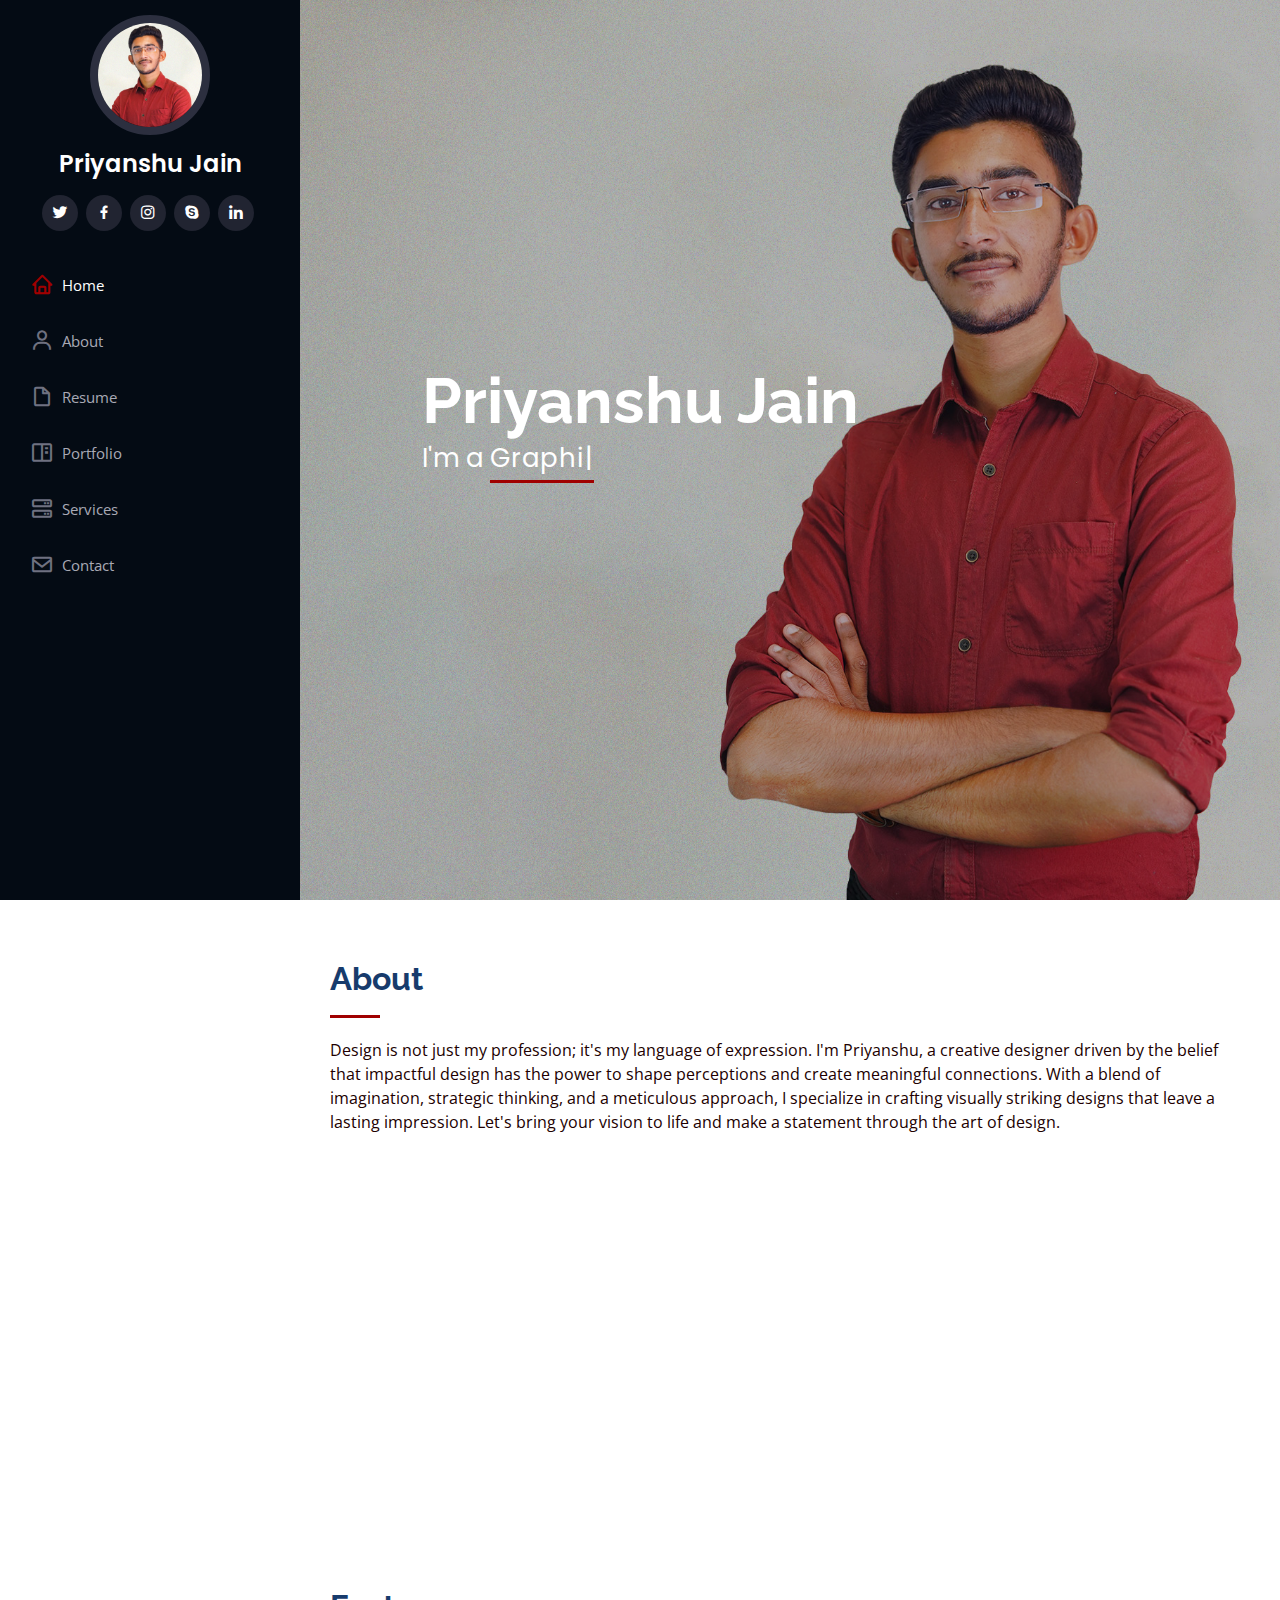
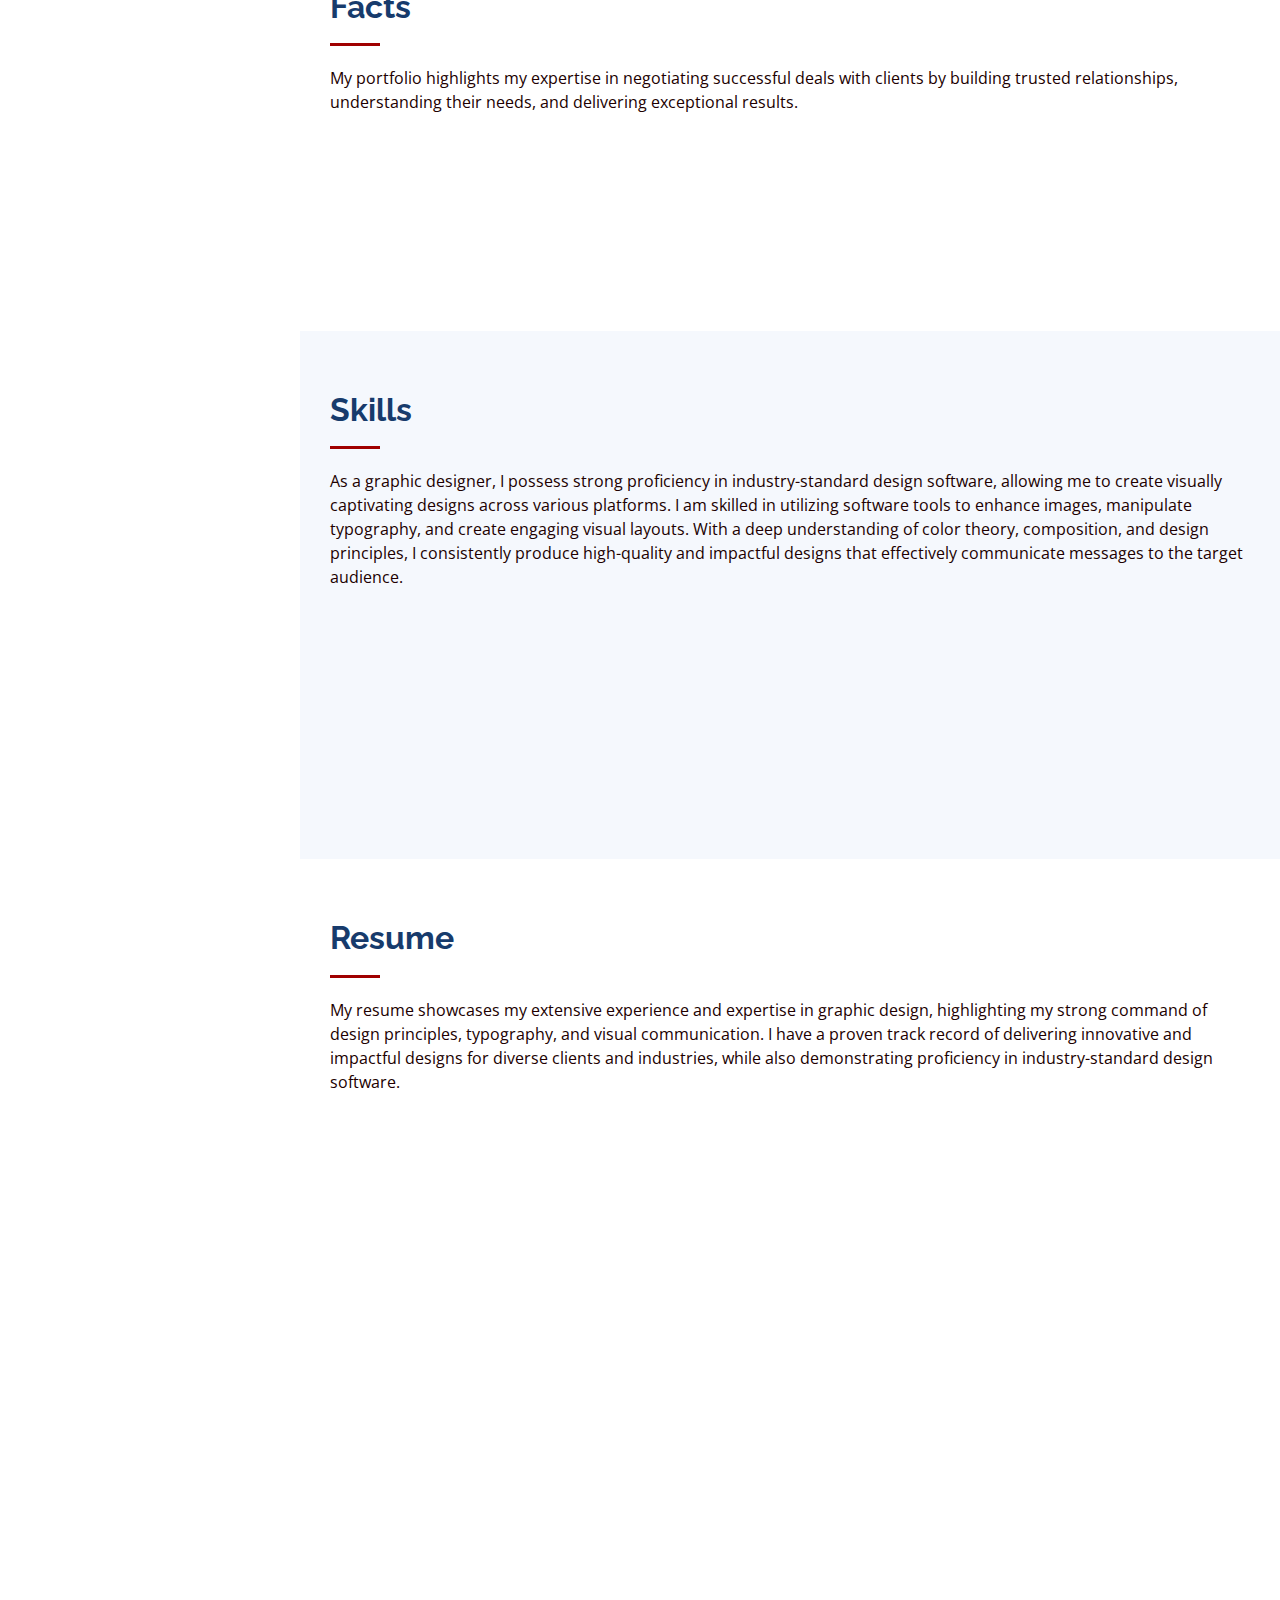
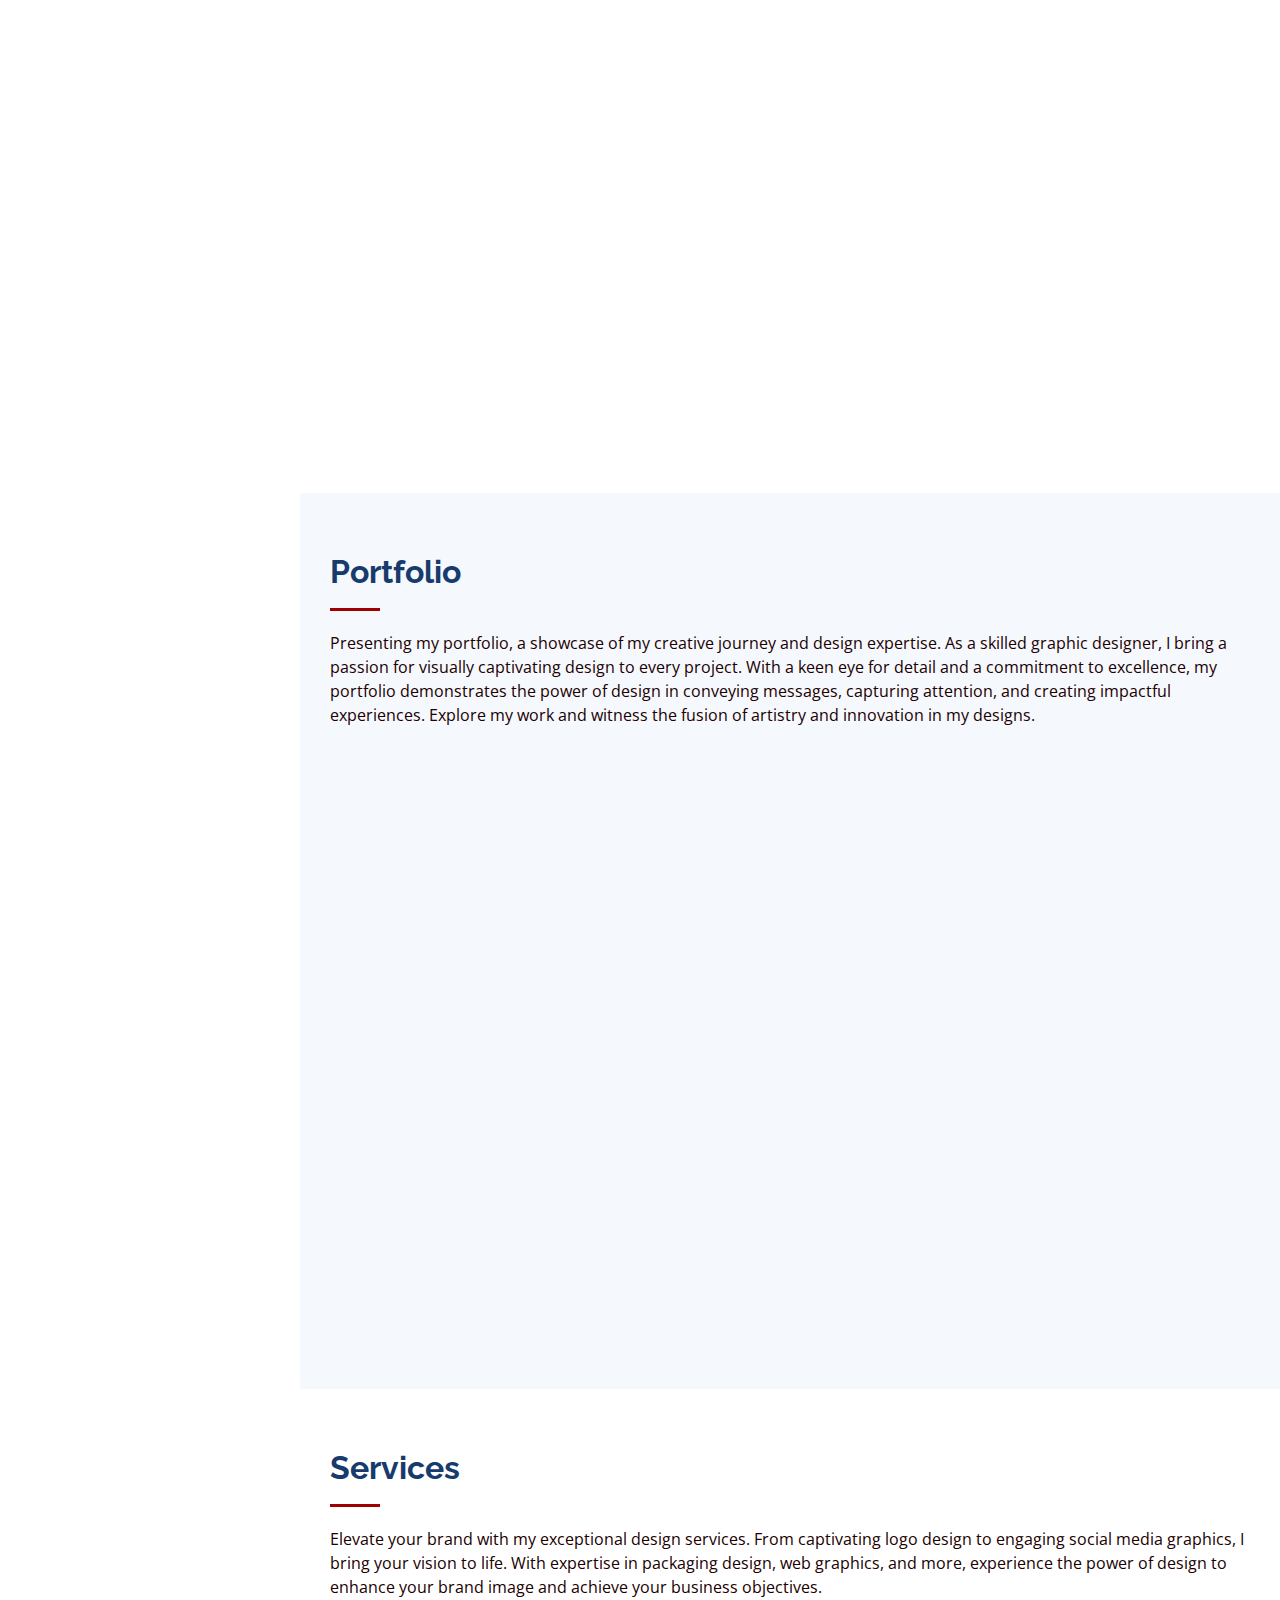
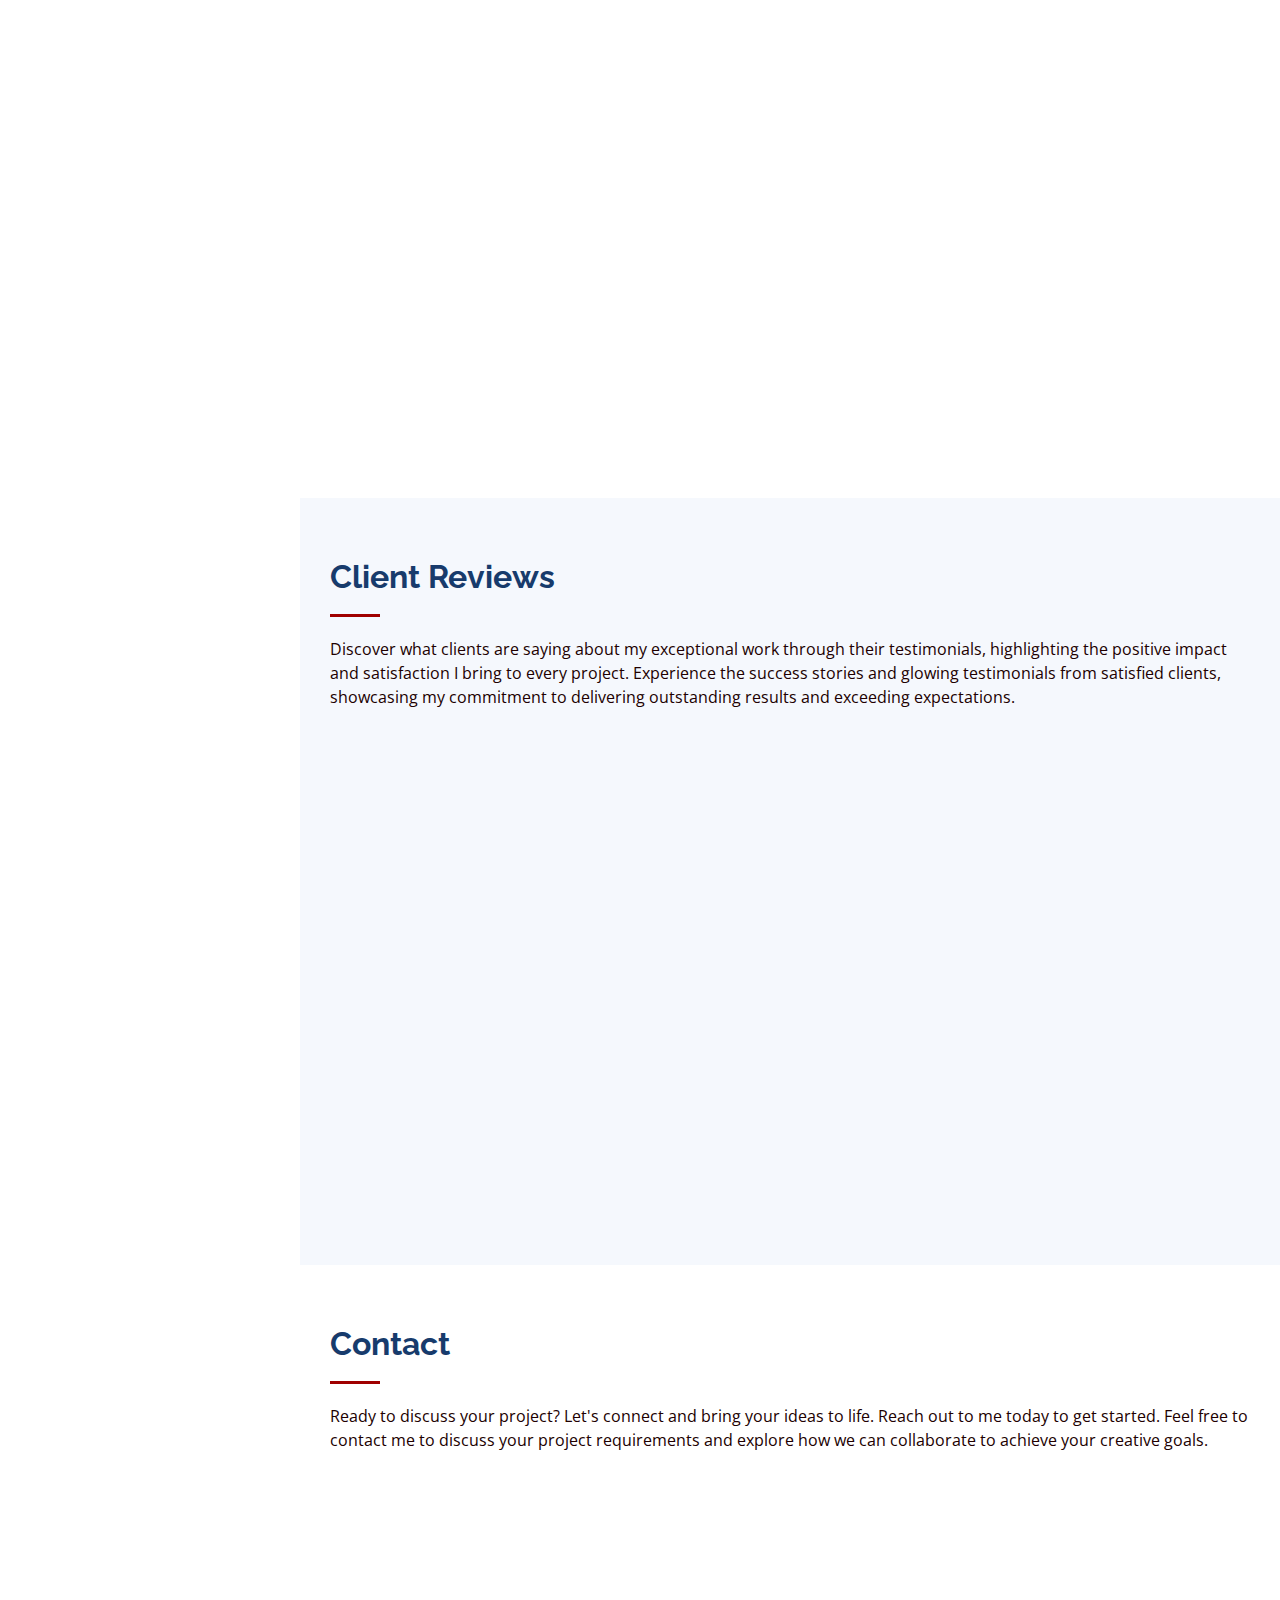
==== index.html @ 472e6840 "My Portfolio website" ====
<!DOCTYPE html>
<html lang="en">

<head>
  <meta charset="utf-8">
  <meta content="width=device-width, initial-scale=2.0" name="viewport">

  <title>Priyanshu Jain</title>
  <meta content="" name="description">
  <meta content="" name="keywords"> 

  <!-- Favicons -->
  <link href="assets/img/Arham- icon.png" rel="icon">
  <link href="assets/img/Arham- icon.png" rel="apple-touch-icon">

  <!-- Google Fonts -->
  <link href="https://fonts.googleapis.com/css?family=Open+Sans:300,300i,400,400i,600,600i,700,700i|Raleway:300,300i,400,400i,500,500i,600,600i,700,700i|Poppins:300,300i,400,400i,500,500i,600,600i,700,700i" rel="stylesheet">

  <!-- Vendor CSS Files -->
  <link href="assets/vendor/aos/aos.css" rel="stylesheet">
  <link href="assets/vendor/bootstrap/css/bootstrap.min.css" rel="stylesheet">
  <link href="assets/vendor/bootstrap-icons/bootstrap-icons.css" rel="stylesheet">
  <link href="assets/vendor/boxicons/css/boxicons.min.css" rel="stylesheet">
  <link href="assets/vendor/glightbox/css/glightbox.min.css" rel="stylesheet">
  <link href="assets/vendor/swiper/swiper-bundle.min.css" rel="stylesheet">

 
  <link href="assets/css/style.css" rel="stylesheet">


</head>

<body>

  <!-- ======= Mobile nav toggle button ======= -->
  <i class="bi bi-list mobile-nav-toggle d-xl-none"></i>

  <!-- ======= Header ======= -->
  <header id="header">
    <div class="d-flex flex-column">

      <div class="profile">
        <img src="assets/img/profile-img.jpg" alt="" class="img-fluid rounded-circle">
        <h1 class="text-light"><a href="index.html">Priyanshu Jain</a></h1>
        <div class="social-links mt-3 text-center">
          <a href="#" class="twitter"><i class="bx bxl-twitter"></i></a>
          <a href="#" class="facebook"><i class="bx bxl-facebook"></i></a>
          <a href="#" class="instagram"><i class="bx bxl-instagram"></i></a>
          <a href="#" class="google-plus"><i class="bx bxl-skype"></i></a>
          <a href="#" class="linkedin"><i class="bx bxl-linkedin"></i></a>
        </div>
      </div>

      <nav id="navbar" class="nav-menu navbar">
        <ul>
          <li><a href="#hero" class="nav-link scrollto active"><i class="bx bx-home"></i> <span>Home</span></a></li>
          <li><a href="#about" class="nav-link scrollto"><i class="bx bx-user"></i> <span>About</span></a></li>
          <li><a href="#resume" class="nav-link scrollto"><i class="bx bx-file-blank"></i> <span>Resume</span></a></li>
          <li><a href="#portfolio" class="nav-link scrollto"><i class="bx bx-book-content"></i> <span>Portfolio</span></a></li>
          <li><a href="#services" class="nav-link scrollto"><i class="bx bx-server"></i> <span>Services</span></a></li>
          <li><a href="#contact" class="nav-link scrollto"><i class="bx bx-envelope"></i> <span>Contact</span></a></li>
        </ul>
      </nav><!-- .nav-menu -->
    </div>
  </header><!-- End Header -->

  <!-- ======= Hero Section ======= -->
  <section id="hero" class="d-flex flex-column justify-content-center align-items-center">
    <div class="hero-container" data-aos="fade-in">
      <h1>Priyanshu Jain</h1>
      <p>I'm a <span class="typed" data-typed-items="Graphic Designer, Video Editor, Motion Graphic Artist, UI/UX designer"></span></p>
    </div>
  </section><!-- End Hero -->

  <main id="main">

    <!-- ======= About Section ======= -->
    <section id="about" class="about">
      <div class="container">

        <div class="section-title">
          <h2>About</h2>
          <p>Design is not just my profession; it's my language of expression. I'm Priyanshu, a creative designer driven by the belief that impactful design has the power to shape perceptions and create meaningful connections. With a blend of imagination, strategic thinking, and a meticulous approach, I specialize in crafting visually striking designs that leave a lasting impression. Let's bring your vision to life and make a statement through the art of design.</p>
        </div>

        <div class="row">
          <div class="col-lg-4" data-aos="fade-right">
            <img src="assets/img/profile-img.jpg" class="img-fluid" alt="">
          </div>
          <div class="col-lg-8 pt-4 pt-lg-0 content" data-aos="fade-left">
            <h3>Graphic Designer &amp; Motion Graphic Artist.</h3>
            <p class="fst-italic">  
              Hi, I'm Priyanshu, a creative designer with a calm and Focused Personality. I find inspiration in
              nature, photography, and Sketching, infusing my designs with joy and personal expression.
            </p>
            <div class="row">
              <div class="col-lg-6">
                <ul>
                  <li><i class="bi bi-chevron-right"></i> <strong>Birthday:</strong> <span>7 Sept 2002</span></li>
                  <li><i class="bi bi-chevron-right"></i> <strong>Instagram:</strong> <span>Designer_at_21</span></li>
                  <li><i class="bi bi-chevron-right"></i> <strong>Phone:</strong> <span>+91 78280 81276</span></li>
                  <li><i class="bi bi-chevron-right"></i> <strong>City:</strong> <span>Indore, India</span></li>
                </ul>
              </div>
              <div class="col-lg-6">
                <ul>
                  <li><i class="bi bi-chevron-right"></i> <strong>Age:</strong> <span>21</span></li>
                  <li><i class="bi bi-chevron-right"></i> <strong>Degree:</strong> <span>GVD - Arena Animation</span></li>
                  <li><i class="bi bi-chevron-right"></i> <strong>Email:</strong> <span>Priyanshujain0709@gmail.com</span></li>
                  <li><i class="bi bi-chevron-right"></i> <strong>Freelance:</strong> <span>Available</span></li>
                </ul>
              </div>
            </div>
            
          </div>
        </div>

      </div>
    </section><!-- End About Section -->

    <!-- ======= Facts Section ======= -->
    <section id="facts" class="facts">
      <div class="container">

        <div class="section-title">
          <h2>Facts</h2>
          <p>My portfolio highlights my expertise in negotiating successful deals with clients by building trusted relationships, understanding their needs, and delivering exceptional results.</p>
        </div>

        <div class="row no-gutters">

          <div class="col-lg-3 col-md-6 d-md-flex align-items-md-stretch" data-aos="fade-up">
            <div class="count-box">
              <i class="bi bi-emoji-smile"></i>
              <span data-purecounter-start="0" data-purecounter-end="153" data-purecounter-duration="1" class="purecounter"></span>
              <p><strong>Happy Clients</strong></p>
            </div>
          </div>

          <div class="col-lg-3 col-md-6 d-md-flex align-items-md-stretch" data-aos="fade-up" data-aos-delay="100">
            <div class="count-box">
              <i class="bi bi-journal-richtext"></i>
              <span data-purecounter-start="0" data-purecounter-end="110" data-purecounter-duration="1" class="purecounter"></span>
              <p><strong>Projects Done</strong></p>
            </div>
          </div>

          <div class="col-lg-3 col-md-6 d-md-flex align-items-md-stretch" data-aos="fade-up" data-aos-delay="200">
            <div class="count-box">
              <i class="bi bi-headset"></i>
              <span data-purecounter-start="0" data-purecounter-end="1035" data-purecounter-duration="1" class="purecounter"></span>
              <p><strong>Hours Of Support</strong></p>
            </div>
          </div>

          <div class="col-lg-3 col-md-6 d-md-flex align-items-md-stretch" data-aos="fade-up" data-aos-delay="300">
            <div class="count-box">
              <i class="bi bi-people"></i>
              <span data-purecounter-start="0" data-purecounter-end="4" data-purecounter-duration="1" class="purecounter"></span>
              <p><strong>Year Experience</strong></p>
            </div>
          </div>

        </div>

      </div>
    </section><!-- End Facts Section -->

    <!-- ======= Skills Section ======= -->
    <section id="skills" class="skills section-bg">
      <div class="container">

        <div class="section-title">
          <h2>Skills</h2>
          <p>As a graphic designer, I possess strong proficiency in industry-standard design software, allowing me to create visually captivating designs across various platforms. I am skilled in utilizing software tools to enhance images, manipulate typography, and create engaging visual layouts. With a deep understanding of color theory, composition, and design principles, I consistently produce high-quality and impactful designs that effectively communicate messages to the target audience.</p>
        </div>

        <div class="row skills-content">

          <div class="col-lg-6" data-aos="fade-up">

            <div class="progress">
              <span class="skill">Illustrator <i class="val">95%</i></span>
              <div class="progress-bar-wrap">
                <div class="progress-bar" role="progressbar" aria-valuenow="95" aria-valuemin="0" aria-valuemax="100"></div>
              </div>
            </div>

            <div class="progress">
              <span class="skill">Photoshop <i class="val">90%</i></span>
              <div class="progress-bar-wrap">
                <div class="progress-bar" role="progressbar" aria-valuenow="90" aria-valuemin="0" aria-valuemax="100"></div>
              </div>
            </div>

            <div class="progress">
              <span class="skill">Corel Draw <i class="val">85%</i></span>
              <div class="progress-bar-wrap">
                <div class="progress-bar" role="progressbar" aria-valuenow="85" aria-valuemin="0" aria-valuemax="100"></div>
              </div>
            </div>

          </div>

          <div class="col-lg-6" data-aos="fade-up" data-aos-delay="100">

            <div class="progress">
              <span class="skill">Premier Pro <i class="val">85%</i></span>
              <div class="progress-bar-wrap">
                <div class="progress-bar" role="progressbar" aria-valuenow="85" aria-valuemin="0" aria-valuemax="100"></div>
              </div>
            </div>

            <div class="progress">
              <span class="skill">After Effects <i class="val">90%</i></span>
              <div class="progress-bar-wrap">
                <div class="progress-bar" role="progressbar" aria-valuenow="90" aria-valuemin="0" aria-valuemax="100"></div>
              </div>
            </div>

            <div class="progress">
              <span class="skill">Figma <i class="val">90%</i></span>
              <div class="progress-bar-wrap">
                <div class="progress-bar" role="progressbar" aria-valuenow="90" aria-valuemin="0" aria-valuemax="100"></div>
              </div>
            </div>

          </div>

        </div>

      </div>
    </section><!-- End Skills Section -->

    <!-- ======= Resume Section ======= -->
    <section id="resume" class="resume">
      <div class="container">

        <div class="section-title">
          <h2>Resume</h2>
          <p>
            My resume showcases my extensive experience and expertise in graphic design, highlighting my strong command of design principles, typography, and visual communication. I have a proven track record of delivering innovative and impactful designs for diverse clients and industries, while also demonstrating proficiency in industry-standard design software.</p>
        </div>

        <div class="row">
          <div class="col-lg-6" data-aos="fade-up">
            <h3 class="resume-title">Sumary</h3>
            <div class="resume-item pb-0">
              <h4>Priyanshu Jain</h4>
              <p><em>Experienced and detail-oriented graphic designer with a strong focus on digital design and editing. Skilled in creating visually stunning and impactful marketing materials using industry-standard software.</em></p>
              <ul>
                <li>Elite Apex township, Indore - 452010</li>
                <li>+91 7828081276</li>
                <li>Priyanshujain0709@gmail.com</li>
              </ul>
            </div>

            <h3 class="resume-title">Education</h3>
            <div class="resume-item">
              <h4>Diploma in Graphic &amp; Visual Design</h4>
              <h5>2022 - 2023</h5>
              <p><em>Arena Animation, Indore</em></p>
              <p>
                I successfully completed the Graphics and Visual Design (GVD) course at Arena Animation, acquiring advanced skills in graphic design and visual communication, along with proficiency in industry-standard design software.</p>
            </div>
            <div class="resume-item">
              <h4>Bachelor of Computer Applications </h4>
              <h5>2022 - Present</h5>
              <p><em>IGNOU University, Delhi</em></p>
              <p>I am currently pursuing my Bachelor of Computer Applications (BCA) degree from IGNOU, gaining in-depth knowledge and skills in computer science and website development. This program equips me with a strong foundation in programming, database management, and web development, preparing me for a successful career in the IT industry</p>
            </div>
          </div>
          <div class="col-lg-6" data-aos="fade-up" data-aos-delay="100">
            <h3 class="resume-title">Professional Experience</h3>
            <div class="resume-item">
              <h4>Graphic Designer</h4>
              <h5>April 2020 - April 2022</h5>
              <p><em>51 Digital Media, Indore (M.P)</em></p>
              <ul>
                <li>Created engaging social media creatives for effective brand communication.</li>
                <li>Designed unique and impactful logos to establish strong visual identities. </li>
                <li>Developed visually appealing website graphics for seamless user experiences.</li>
                <li>Contributed to branding initiatives, creating cohesive visual assets for brand consistency.</li>
              </ul>
            </div>
            <div class="resume-item">
              <h4>Graphic Designer and Video Editor</h4>
              <h5>Dec 2022 - June 2023</h5>
              <p><em>MBA CHAI WALA Pvt. ltd., Indore (MP)</em></p>
              <ul>
                <li>Created engaging social media posts, reels, and packaging designs at MBA CHAI WALA.</li>
                <li>Received "Employee of the Month" award for innovative and impactful creative ideas.</li>
                <li>Designed web graphics to enhance the company's online presence.</li>
                <li>Consistently delivered visually appealing content that connected with the target audience.</li>
              </ul>
            </div>
          </div>
        </div>

      </div>
    </section><!-- End Resume Section -->

    <!-- ======= Portfolio Section ======= -->
    <section id="portfolio" class="portfolio section-bg">
      <div class="container">

        <div class="section-title">
          <h2>Portfolio</h2>
          <p>Presenting my portfolio, a showcase of my creative journey and design expertise. As a skilled graphic designer, I bring a passion for visually captivating design to every project. With a keen eye for detail and a commitment to excellence, my portfolio demonstrates the power of design in conveying messages, capturing attention, and creating impactful experiences. Explore my work and witness the fusion of artistry and innovation in my designs.</p>
        </div>

        <div class="row" data-aos="fade-up">
          <div class="col-lg-12 d-flex justify-content-center">
            <ul id="portfolio-flters">
              <li data-filter="*" class="filter-active">All</li>
              <li data-filter=".filter-app">App</li>
              <li data-filter=".filter-card">Card</li>
              <li data-filter=".filter-web">Web</li>
            </ul>
          </div>
        </div>

        <div class="row portfolio-container" data-aos="fade-up" data-aos-delay="100">

          <div class="col-lg-4 col-md-6 portfolio-item filter-app">
            <div class="portfolio-wrap">
              <img src="assets/img/portfolio/Pure-Fragnance.jpg" class="img-fluid" alt="">
              <div class="portfolio-links">
                <a href="assets/img/portfolio/Pure-Fragnance.jpg" data-gallery="portfolioGallery" class="portfolio-lightbox" title="LOGO design"><i class="bx bx-plus"></i></a>
                <a href="logo-design.html" title="More Details"><i class="bx bx-link"></i></a>
              </div>
            </div>
          </div>

          <div class="col-lg-4 col-md-6 portfolio-item filter-web">
            <div class="portfolio-wrap">
              <img src="assets/img/portfolio/vardhman.jpg" class="img-fluid" alt="">
              <div class="portfolio-links">
                <a href="assets/img/portfolio/vardhman.jpg" data-gallery="portfolioGallery" class="portfolio-lightbox" title="Branding"><i class="bx bx-plus"></i></a>
                <a href="Branding-design.html" title="More Details"><i class="bx bx-link"></i></a>
              </div>
            </div>
          </div>

          <div class="col-lg-4 col-md-6 portfolio-item filter-app">
            <div class="portfolio-wrap">
              <img src="assets/img/portfolio/Caricature-1.jpg" class="img-fluid" alt="">
              <div class="portfolio-links">
                <a href="assets/img/portfolio/Caricature-1.jpg" data-gallery="portfolioGallery" class="portfolio-lightbox" title="Caricature"><i class="bx bx-plus"></i></a>
                <a href="Caricature.html" title="More Details"><i class="bx bx-link"></i></a>
              </div>
            </div>
          </div>

          <div class="col-lg-4 col-md-6 portfolio-item filter-card">
            <div class="portfolio-wrap">
              <img src="assets\img\portfolio\Video Projects\Video-Thumbnail.jpg" class="img-fluid" alt="">
              <div class="portfolio-links">
                <a href="assets\img\portfolio\Video Projects\Video-Thumbnail.jpg" data-gallery="portfolioGallery" class="portfolio-lightbox" title="Card 2"><i class="bx bx-plus"></i></a>
                <a href="https://drive.google.com/drive/u/0/folders/10BYpG1TodOy8Ib2tI9iLBs0bIKop1XAa" title="More Details"><i class="bx bx-link"></i></a>
              </div>
            </div>
          </div>

          <div class="col-lg-4 col-md-6 portfolio-item filter-web">
            <div class="portfolio-wrap">
              <img src="assets/img/portfolio/NFC cards/Cover.jpg" class="img-fluid" alt="">
              <div class="portfolio-links">
                <a href="assets/img/portfolio/NFC cards/Cover.jpg" data-gallery="portfolioGallery" class="portfolio-lightbox" title="Web 2"><i class="bx bx-plus"></i></a>
                <a href="NFC-card.html" title="More Details"><i class="bx bx-link"></i></a>
              </div>
            </div>
          </div>

        </div>

      </div>
    </section><!-- End Portfolio Section -->

    <!-- ======= Services Section ======= -->
    <section id="services" class="services">
      <div class="container">

        <div class="section-title">
          <h2>Services</h2>
          <p>
            Elevate your brand with my exceptional design services. From captivating logo design to engaging social media graphics, I bring your vision to life. With expertise in packaging design, web graphics, and more, experience the power of design to enhance your brand image and achieve your business objectives.</p>
        </div>

        <div class="row">
          <div class="col-lg-4 col-md-6 icon-box" data-aos="fade-up">
            <div class="icon"><i class="bi bi-briefcase"></i></div>
            <h4 class="title"><a href="">LOGO Design</a></h4>
            <p class="description">Transform your brand identity with impactful and visually captivating logo designs.</p>
          </div>
          <div class="col-lg-4 col-md-6 icon-box" data-aos="fade-up" data-aos-delay="100">
            <div class="icon"><i class="bi bi-card-checklist"></i></div>
            <h4 class="title"><a href="">Branding</a></h4>
            <p class="description">Craft a remarkable brand identity that captures attention and leaves a lasting impression.</p>
          </div>
          <div class="col-lg-4 col-md-6 icon-box" data-aos="fade-up" data-aos-delay="200">
            <div class="icon"><i class="bi bi-bar-chart"></i></div>
            <h4 class="title"><a href="">Social Media creatives</a></h4>
            <p class="description">Capture attention and engage your audience with visually captivating social media creatives that make a lasting impact.</p>
          </div>
          <div class="col-lg-4 col-md-6 icon-box" data-aos="fade-up" data-aos-delay="300">
            <div class="icon"><i class="bi bi-binoculars"></i></div>
            <h4 class="title"><a href="">Packaging Design</a></h4>
            <p class="description">Capture attention and communicate product value through eye-catching packaging designs that resonate with your target audience.</p>
          </div>
          <div class="col-lg-4 col-md-6 icon-box" data-aos="fade-up" data-aos-delay="400">
            <div class="icon"><i class="bi bi-brightness-high"></i></div>
            <h4 class="title"><a href="">Video Editing & Motion Graphics</a></h4>
            <p class="description">Transform your videos into captivating visual stories with expert video editing and mesmerizing motion graphics.</p>
          </div>
          <div class="col-lg-4 col-md-6 icon-box" data-aos="fade-up" data-aos-delay="500">
            <div class="icon"><i class="bi bi-calendar4-week"></i></div>
            <h4 class="title"><a href="">UI/UX design</a></h4>
            <p class="description">Enhance user experiences and drive engagement with intuitive and visually appealing UI/UX designs that leave a lasting impression.</p>
          </div>
        </div>

      </div>
    </section><!-- End Services Section -->

    <!-- ======= Testimonials Section ======= -->
    <section id="testimonials" class="testimonials section-bg">
      <div class="container">

        <div class="section-title">
          <h2>Client Reviews</h2>
          <p>Discover what clients are saying about my exceptional work through their testimonials, highlighting the positive impact and satisfaction I bring to every project.
            Experience the success stories and glowing testimonials from satisfied clients, showcasing my commitment to delivering outstanding results and exceeding expectations.</p>
        </div>

        <div class="testimonials-slider swiper" data-aos="fade-up" data-aos-delay="100">
          <div class="swiper-wrapper">

            <div class="swiper-slide">
              <div class="testimonial-item" data-aos="fade-up">
                <p>
                  <i class="bx bxs-quote-alt-left quote-icon-left"></i>
                  Working with Priyanshu has been a delight. His visually stunning designs and attention to detail truly impressed me as the CEO. I highly recommend him as a passionate graphic designer.
                  <i class="bx bxs-quote-alt-right quote-icon-right"></i>
                </p>
                <img src="assets/img/testimonials/testimonials-1.jpg" class="testimonial-img" alt="">
                <h3>Shreya Billore</h3>
                <h4>Ceo</h4>
              </div>
            </div><!-- End testimonial item -->

            <div class="swiper-slide">
              <div class="testimonial-item" data-aos="fade-up" data-aos-delay="100">
                <p>
                  <i class="bx bxs-quote-alt-left quote-icon-left"></i>
                  Priyanshu from 51digitalmedia is simply outstanding. His ability to bring ideas to life through captivating designs is unmatched. Highly recommend for top-tier graphic design services. 
                  <i class="bx bxs-quote-alt-right quote-icon-right"></i>
                </p>
                <img src="assets/img/testimonials/testimonials-2.jpg" class="testimonial-img" alt="">
                <h3>Nitesh Patel</h3>
                <h4>Founder</h4>
              </div>
            </div><!-- End testimonial item -->

            <div class="swiper-slide">
              <div class="testimonial-item" data-aos="fade-up" data-aos-delay="200">
                <p>
                  <i class="bx bxs-quote-alt-left quote-icon-left"></i>
                  Excellent Graphic Designer!
                  He is a creative genius who brings visions to life. His attention to detail, timely delivery, and exceptional designs make him a top choice for any project. Highly recommended!
                  <i class="bx bxs-quote-alt-right quote-icon-right"></i>
                </p>
                <img src="assets/img/testimonials/testimonials-3.jpg" class="testimonial-img" alt="">
                <h3>Aman Rawat</h3>
                <h4>Social Media Manager</h4>
              </div>
            </div><!-- End testimonial item -->

            <div class="swiper-slide">
              <div class="testimonial-item" data-aos="fade-up" data-aos-delay="300">
                <p>
                  <i class="bx bxs-quote-alt-left quote-icon-left"></i>
                  Priyanshu is a delight to work with! His unmatched skills in graphics and video editing, attention to detail, and stunning results make him the top choice for all your design needs.
                  <i class="bx bxs-quote-alt-right quote-icon-right"></i>
                </p>
                <img src="assets/img/testimonials/testimonials-4.jpg" class="testimonial-img" alt="">
                <h3>Arvind Swami</h3>
                <h4>Freelance Client</h4>
              </div>
            </div><!-- End testimonial item -->

            <div class="swiper-slide">
              <div class="testimonial-item" data-aos="fade-up" data-aos-delay="400">
                <p>
                  <i class="bx bxs-quote-alt-left quote-icon-left"></i>
                  Quis quorum aliqua sint quem legam fore sunt eram irure aliqua veniam tempor noster veniam enim culpa labore duis sunt culpa nulla illum cillum fugiat legam esse veniam culpa fore nisi cillum quid.
                  <i class="bx bxs-quote-alt-right quote-icon-right"></i>
                </p>
                <img src="assets/img/testimonials/testimonials-5.jpg" class="testimonial-img" alt="">
                <h3>Biplab Basu</h3>
                <h4>Business Owner</h4>
              </div>
            </div><!-- End testimonial item -->

          </div>
          <div class="swiper-pagination"></div>
        </div>

      </div>
    </section><!-- End Testimonials Section -->

    <!-- ======= Contact Section ======= -->
    <section id="contact" class="contact">
      <div class="container">

        <div class="section-title">
          <h2>Contact</h2>
          <p>Ready to discuss your project? Let's connect and bring your ideas to life. Reach out to me today to get started.
            Feel free to contact me to discuss your project requirements and explore how we can collaborate to achieve your creative goals.</p>
        </div>

        <div class="row" data-aos="fade-in">

          <div class="col-lg-5 d-flex align-items-stretch">
            <div class="info">
              <div class="address">
                <i class="bi bi-geo-alt"></i>
                <h4>Location:</h4>
                <p>Elite Apex Township, Indore - 452010</p>
              </div>

              <div class="email">
                <i class="bi bi-envelope"></i>
                <h4>Email:</h4>
                <p>Priyanshujain0709@gmail.com</p>
              </div>

              <div class="phone">
                <i class="bi bi-phone"></i>
                <h4>Call:</h4>
                <p>+91 7828081276</p>
              </div>

              <iframe src="https://www.google.com/maps/embed?pb=!1m18!1m12!1m3!1d3679.0820534332297!2d75.90907777498245!3d22.76233597935698!2m3!1f0!2f0!3f0!3m2!1i1024!2i768!4f13.1!3m3!1m2!1s0x39631d4555a79459%3A0xac6ecb1ea934aed3!2sElite%20Apex%20Township!5e0!3m2!1sen!2sin!4v1686323316974!5m2!1sen!2sin" width="410" height="290" style="border:0;" allowfullscreen="" loading="lazy" referrerpolicy="no-referrer-when-downgrade"></iframe>
            </div>

          </div>

          <div class="col-lg-7 mt-5 mt-lg-0 d-flex align-items-stretch">
            <form action="forms/contact.php" method="post" role="form" class="php-email-form">
              <div class="row">
                <div class="form-group col-md-6">
                  <label for="name">Your Name</label>
                  <input type="text" name="name" class="form-control" id="name" required>
                </div>
                <div class="form-group col-md-6">
                  <label for="name">Your Email</label>
                  <input type="email" class="form-control" name="email" id="email" required>
                </div>
              </div>
              <div class="form-group">
                <label for="name">Subject</label>
                <input type="text" class="form-control" name="subject" id="subject" required>
              </div>
              <div class="form-group">
                <label for="name">Message</label>
                <textarea class="form-control" name="message" rows="10" required></textarea>
              </div>
              <div class="my-3">
                <div class="loading">Loading</div>
                <div class="error-message"></div>
                <div class="sent-message">Your message has been sent. Thank you!</div>
              </div>
              <div class="text-center"><button type="submit">Send Message</button></div>
            </form>
          </div>

        </div>

      </div>
    </section><!-- End Contact Section -->

  </main><!-- End #main -->

  <!-- ======= Footer ======= -->


  <a href="#" class="back-to-top d-flex align-items-center justify-content-center"><i class="bi bi-arrow-up-short"></i></a>

  <!-- Vendor JS Files -->
  <script src="assets/vendor/purecounter/purecounter_vanilla.js"></script>
  <script src="assets/vendor/aos/aos.js"></script>
  <script src="assets/vendor/bootstrap/js/bootstrap.bundle.min.js"></script>
  <script src="assets/vendor/glightbox/js/glightbox.min.js"></script>
  <script src="assets/vendor/isotope-layout/isotope.pkgd.min.js"></script>
  <script src="assets/vendor/swiper/swiper-bundle.min.js"></script>
  <script src="assets/vendor/typed.js/typed.umd.js"></script>
  <script src="assets/vendor/waypoints/noframework.waypoints.js"></script>
  <script src="assets/vendor/php-email-form/validate.js"></script>

  <!-- Template Main JS File -->
  <script src="assets/js/main.js"></script>

</body>

</html>
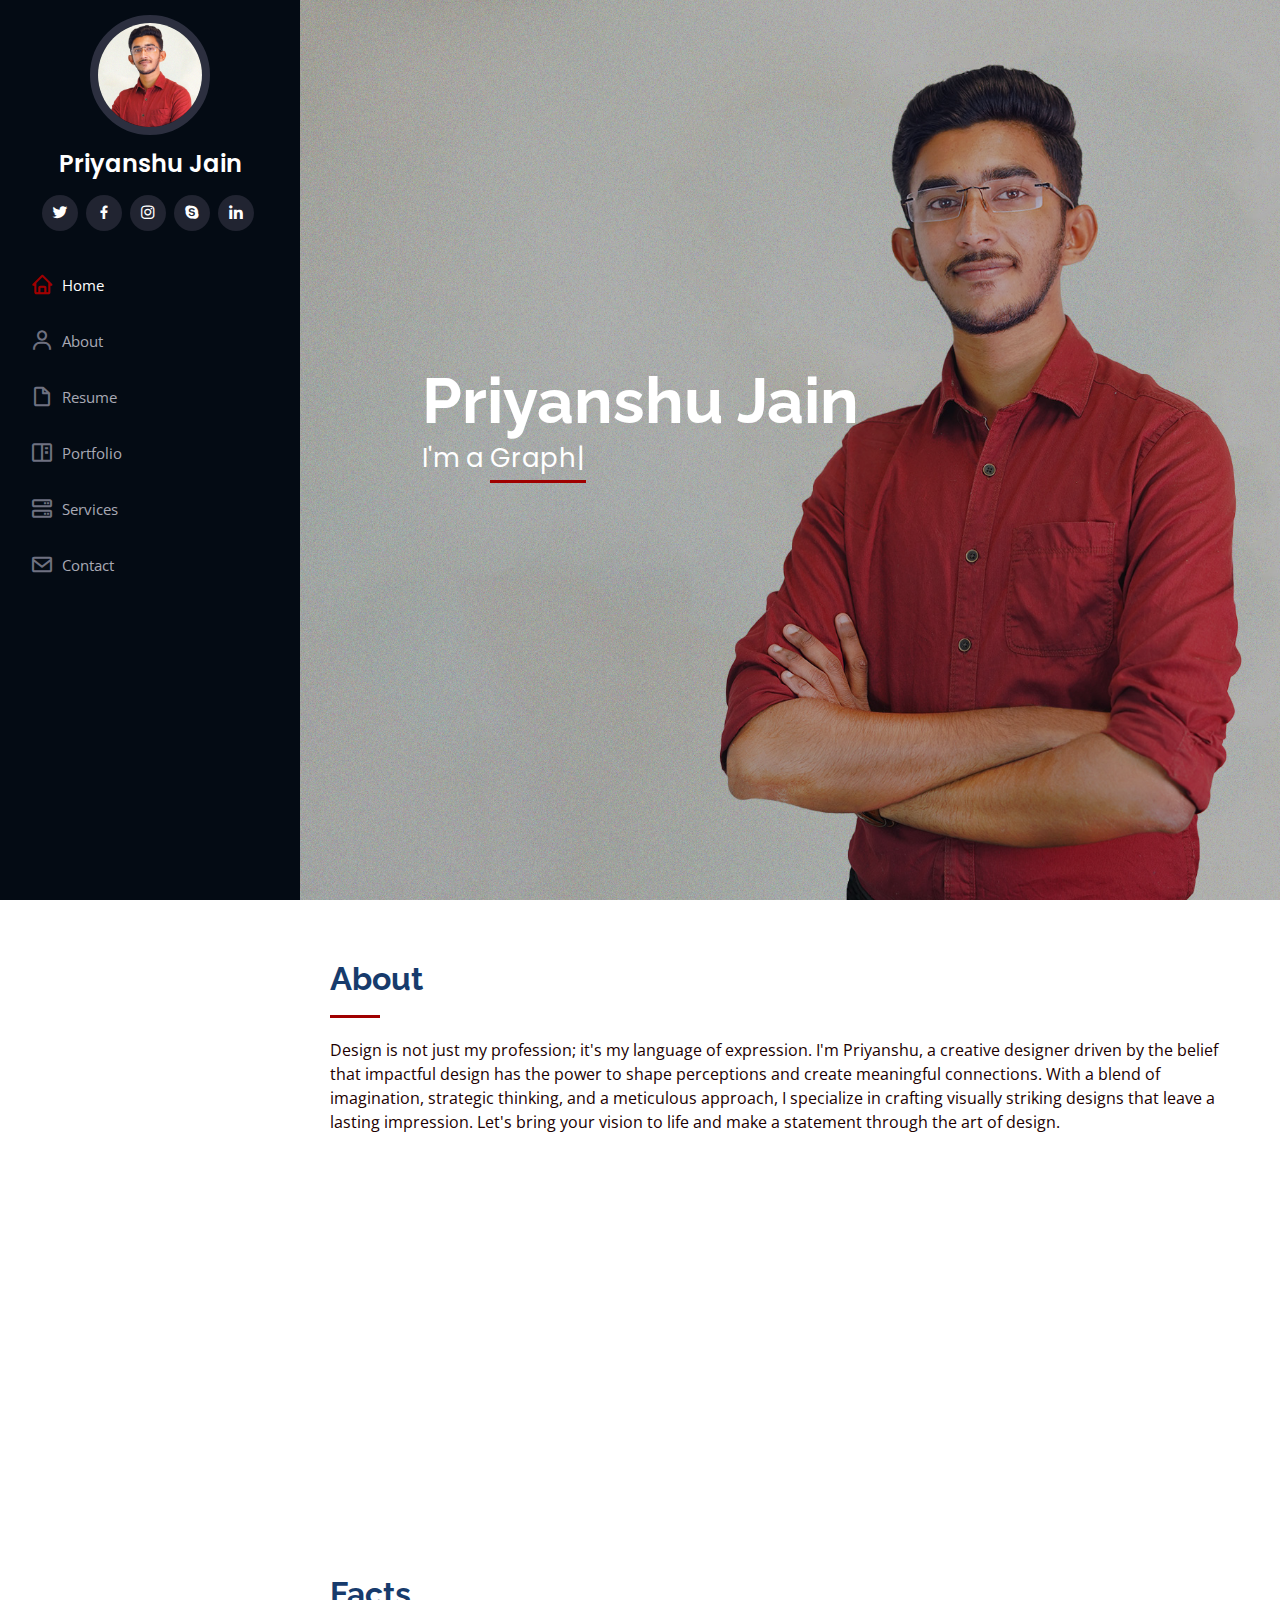
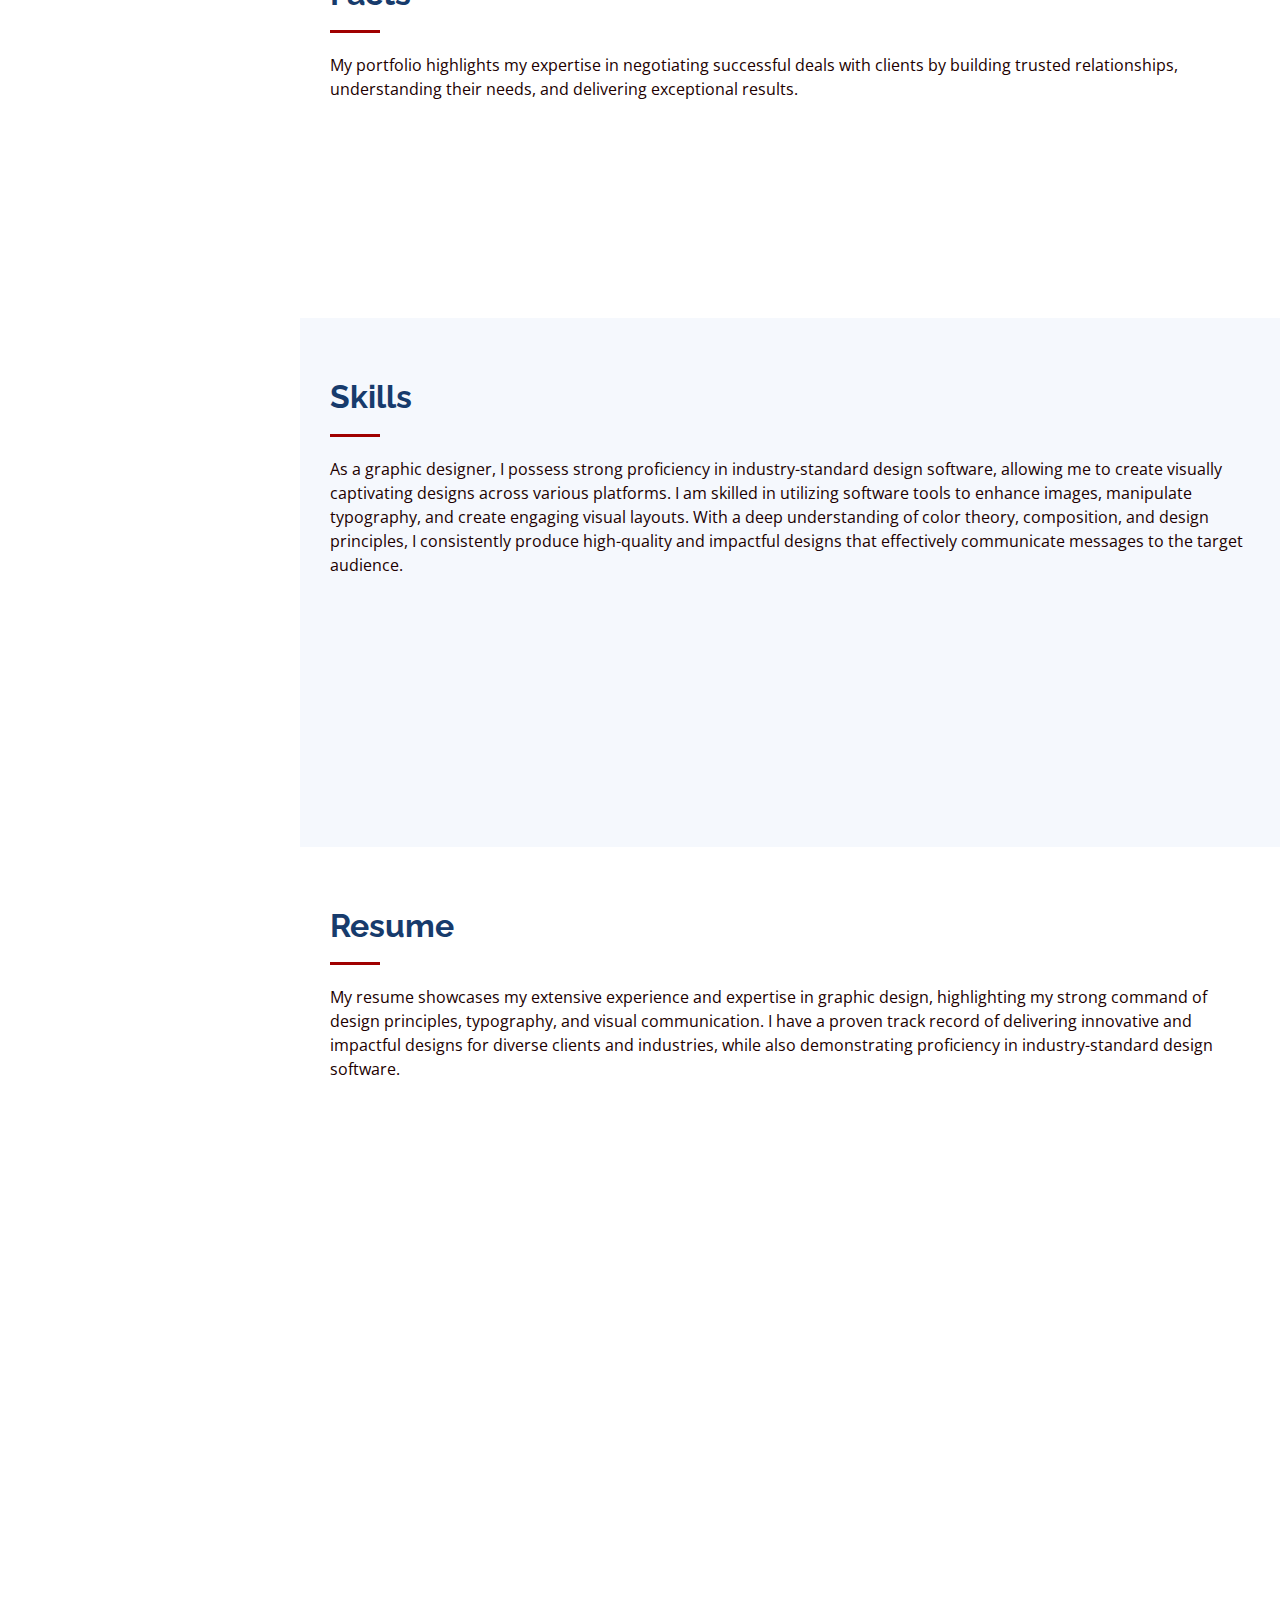
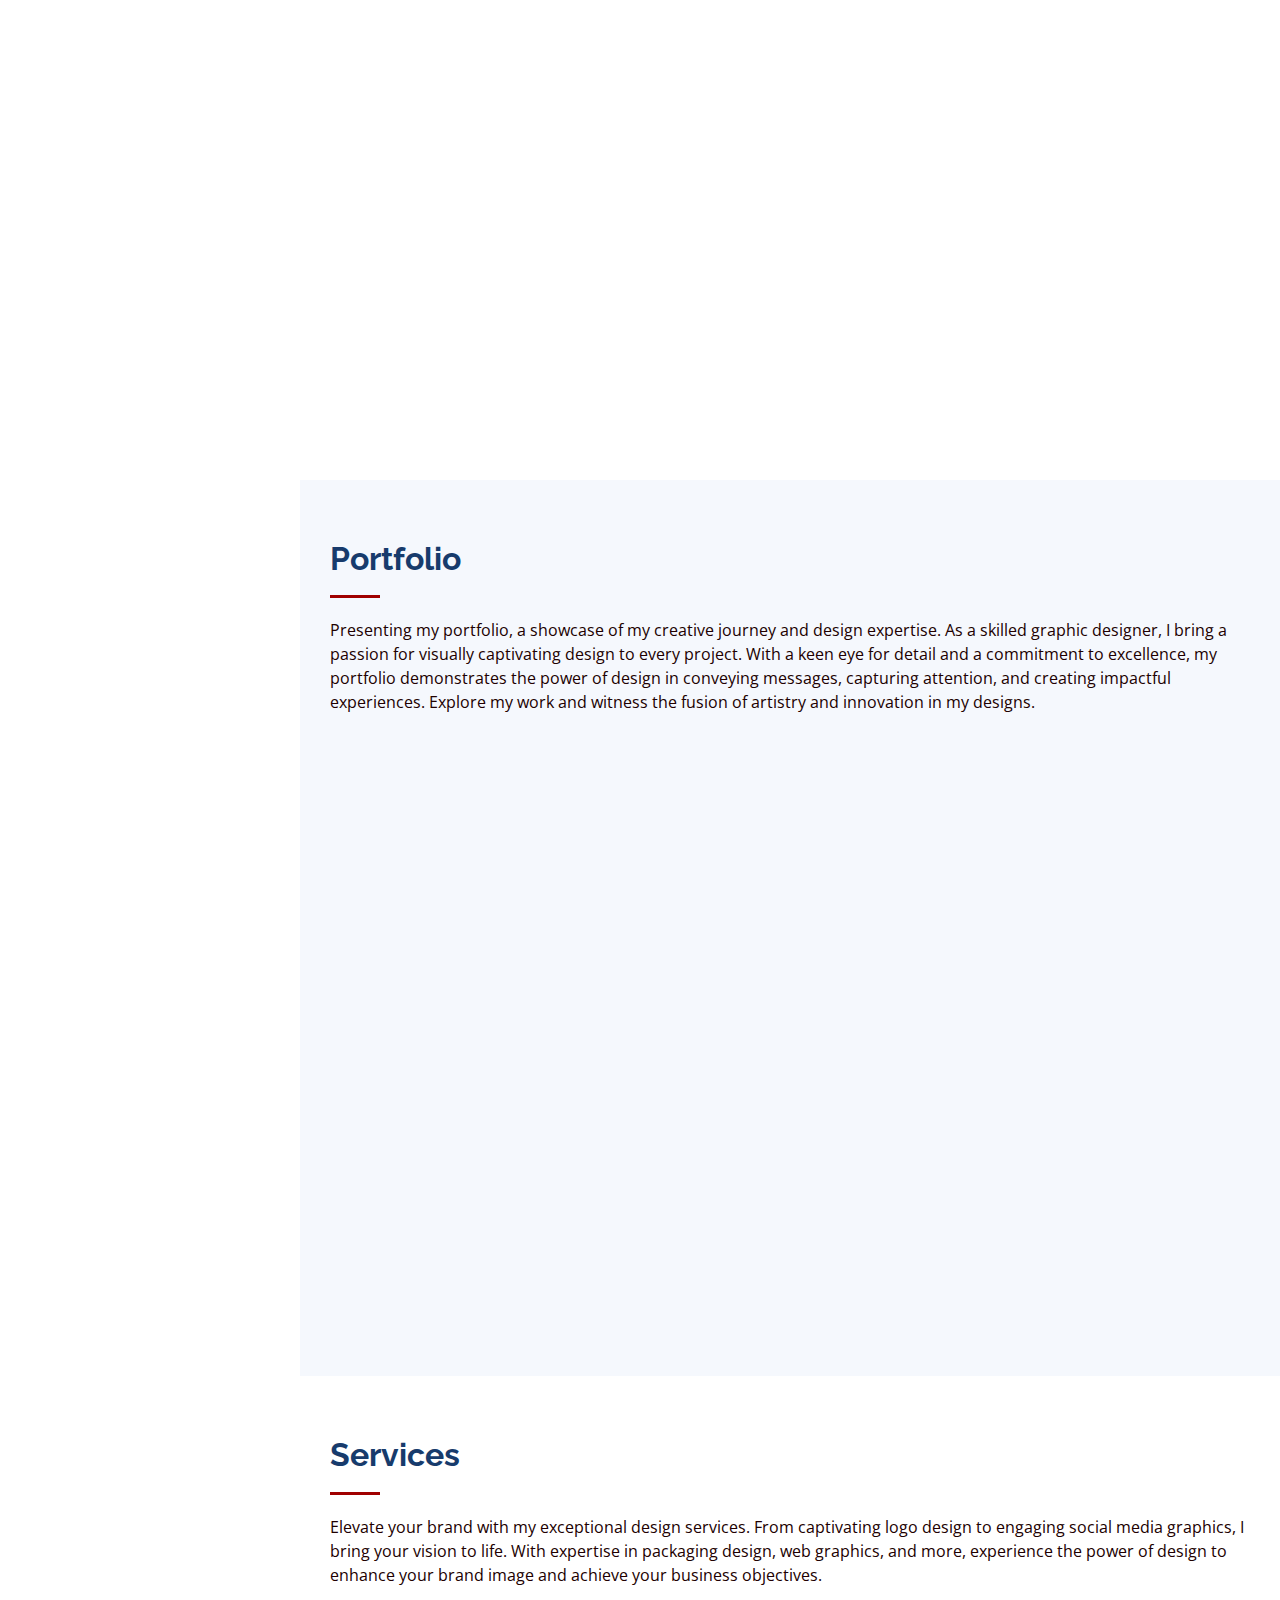
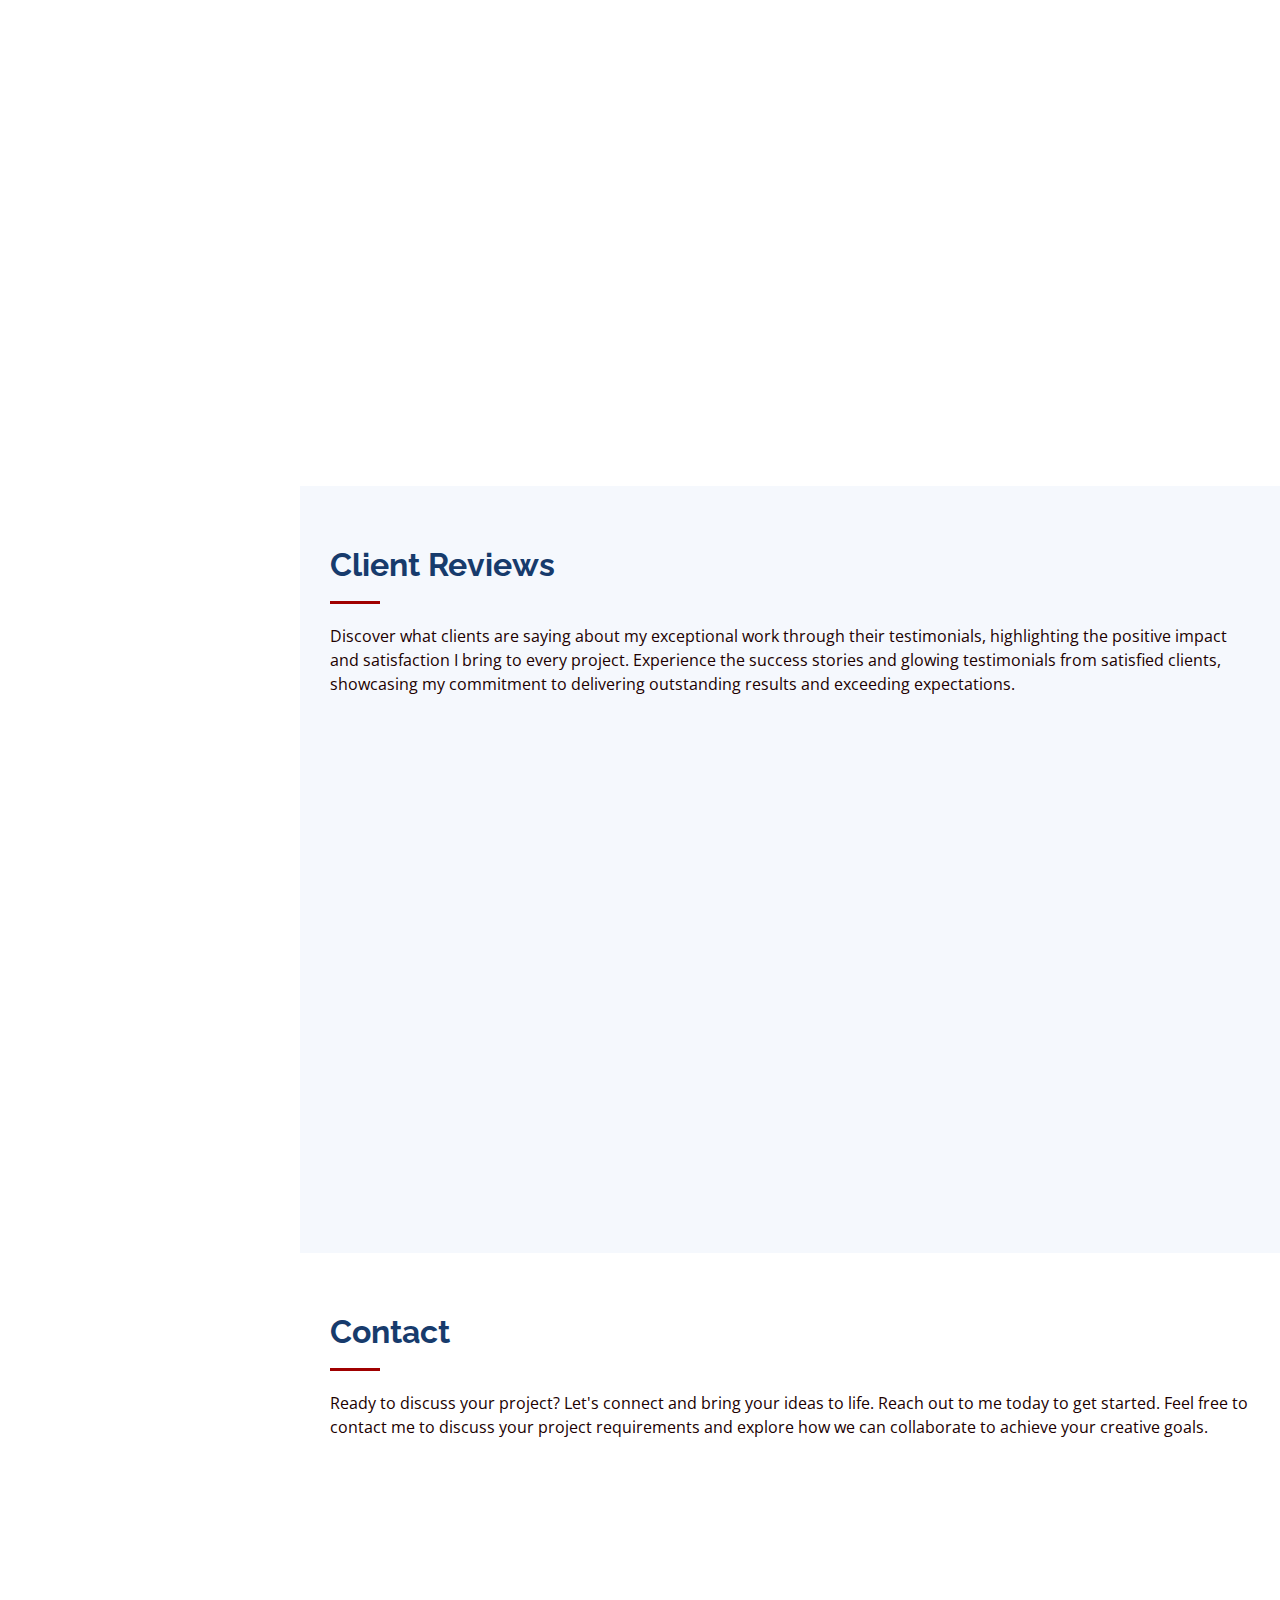
==== commit 7d63bc42: "Update index.html" ====
--- a/index.html
+++ b/index.html
@@ -96,7 +96,6 @@
             <div class="row">
               <div class="col-lg-6">
                 <ul>
-                  <li><i class="bi bi-chevron-right"></i> <strong>Birthday:</strong> <span>7 Sept 2002</span></li>
                   <li><i class="bi bi-chevron-right"></i> <strong>Instagram:</strong> <span>Designer_at_21</span></li>
                   <li><i class="bi bi-chevron-right"></i> <strong>Phone:</strong> <span>+91 78280 81276</span></li>
                   <li><i class="bi bi-chevron-right"></i> <strong>City:</strong> <span>Indore, India</span></li>
@@ -104,7 +103,6 @@
               </div>
               <div class="col-lg-6">
                 <ul>
-                  <li><i class="bi bi-chevron-right"></i> <strong>Age:</strong> <span>21</span></li>
                   <li><i class="bi bi-chevron-right"></i> <strong>Degree:</strong> <span>GVD - Arena Animation</span></li>
                   <li><i class="bi bi-chevron-right"></i> <strong>Email:</strong> <span>Priyanshujain0709@gmail.com</span></li>
                   <li><i class="bi bi-chevron-right"></i> <strong>Freelance:</strong> <span>Available</span></li>
@@ -603,4 +601,4 @@
 
 </body>
 
-</html>+</html>
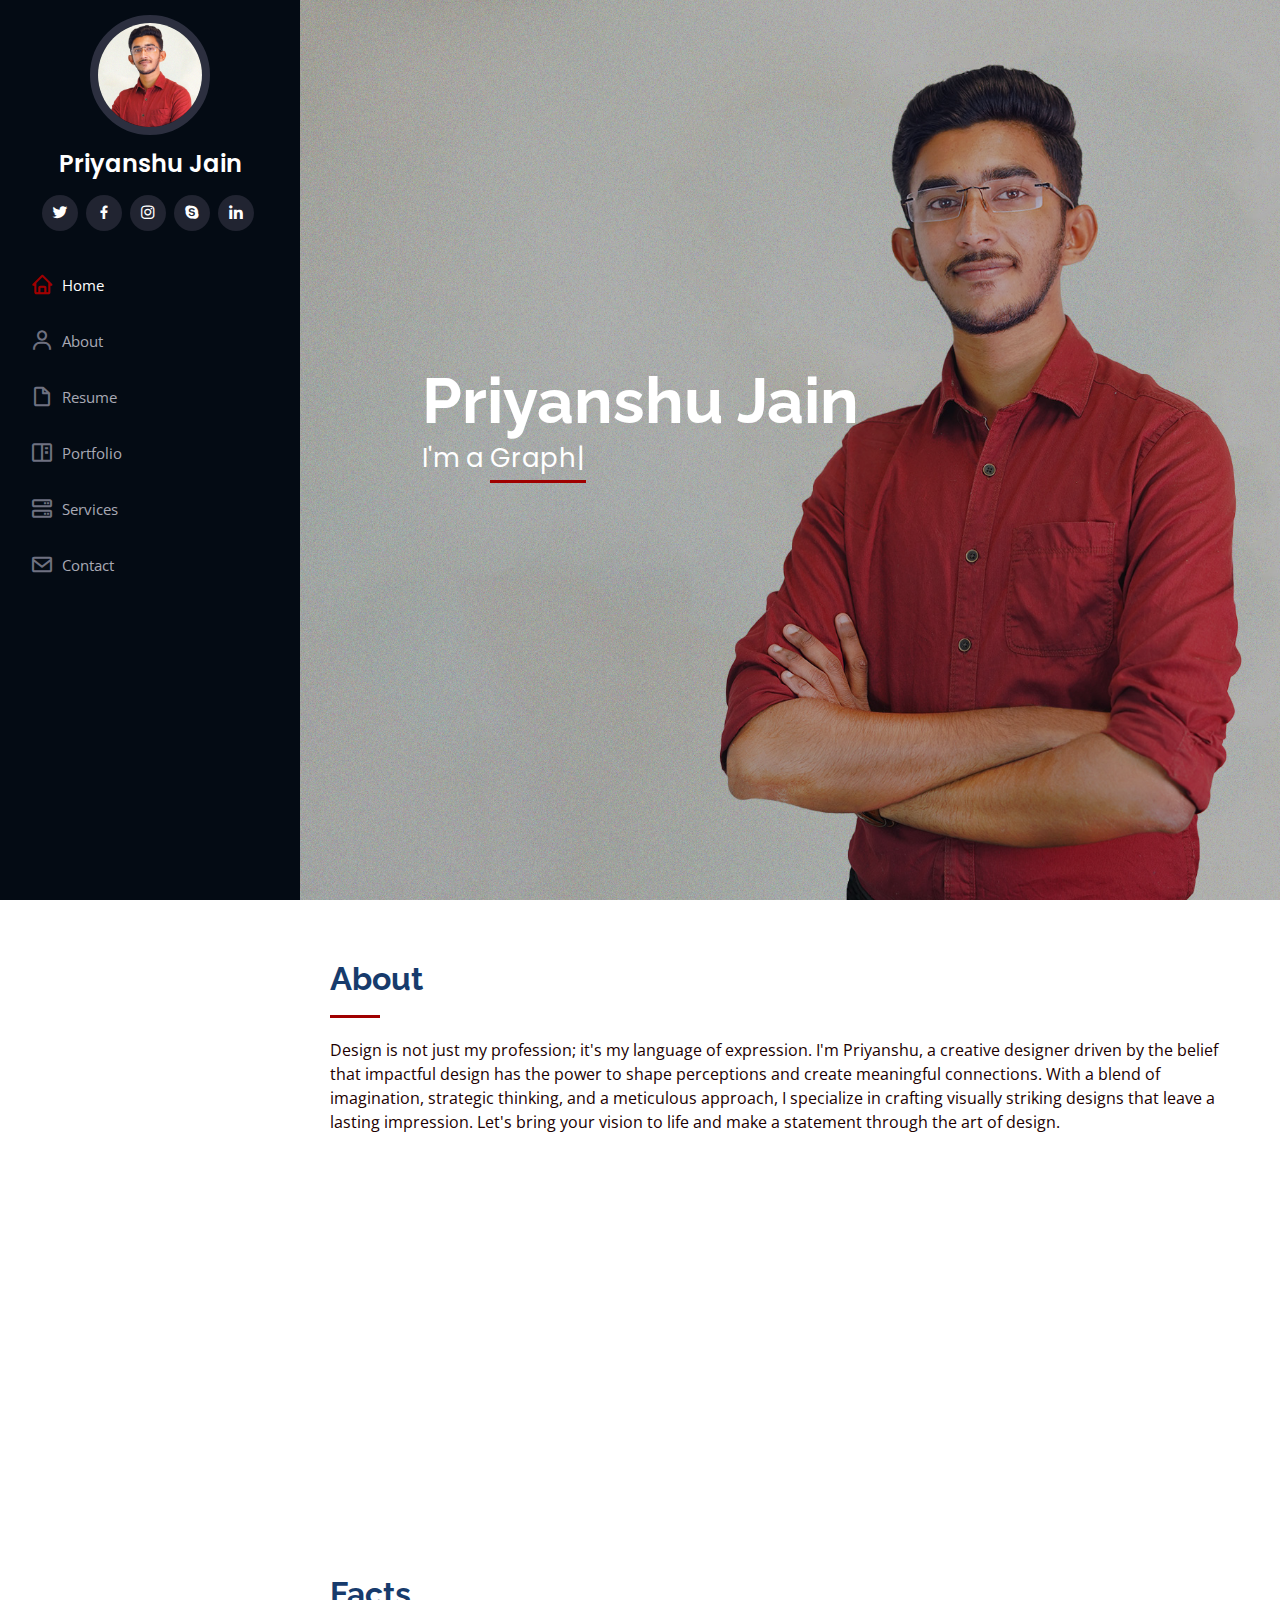
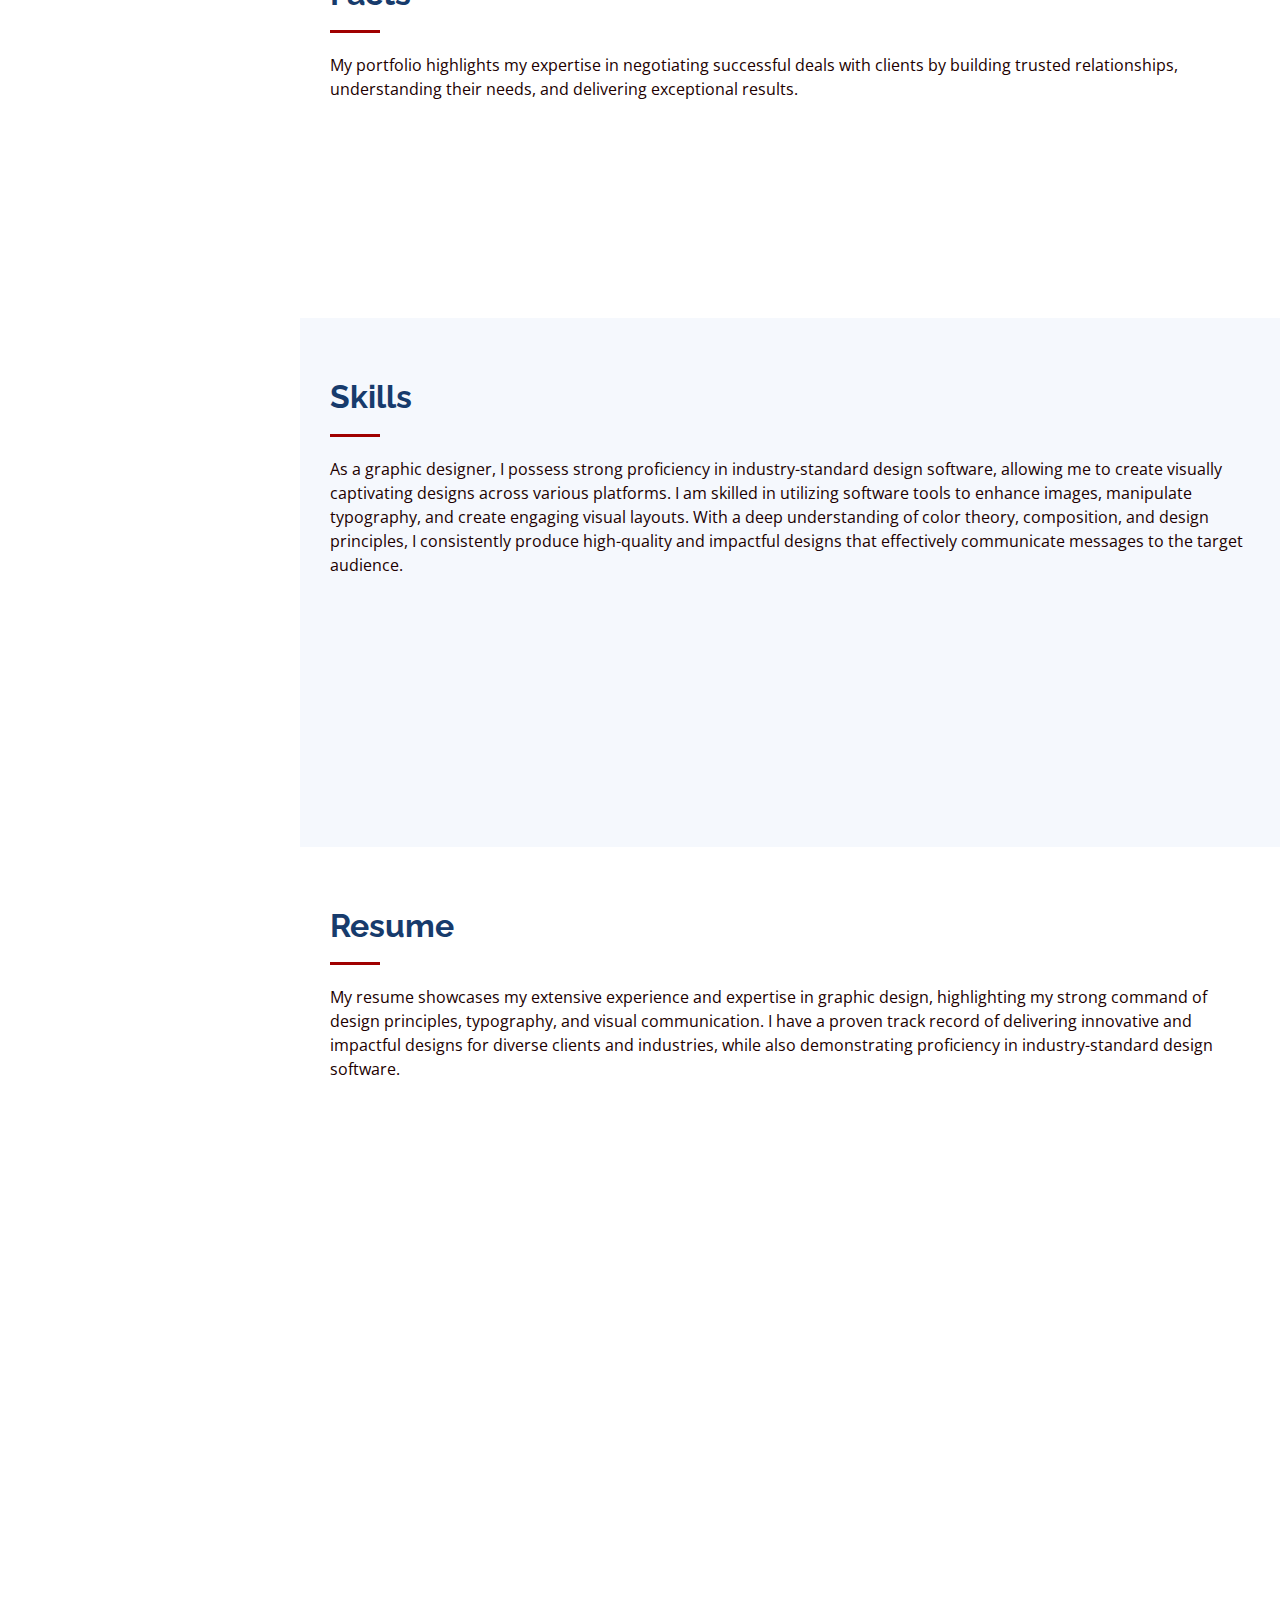
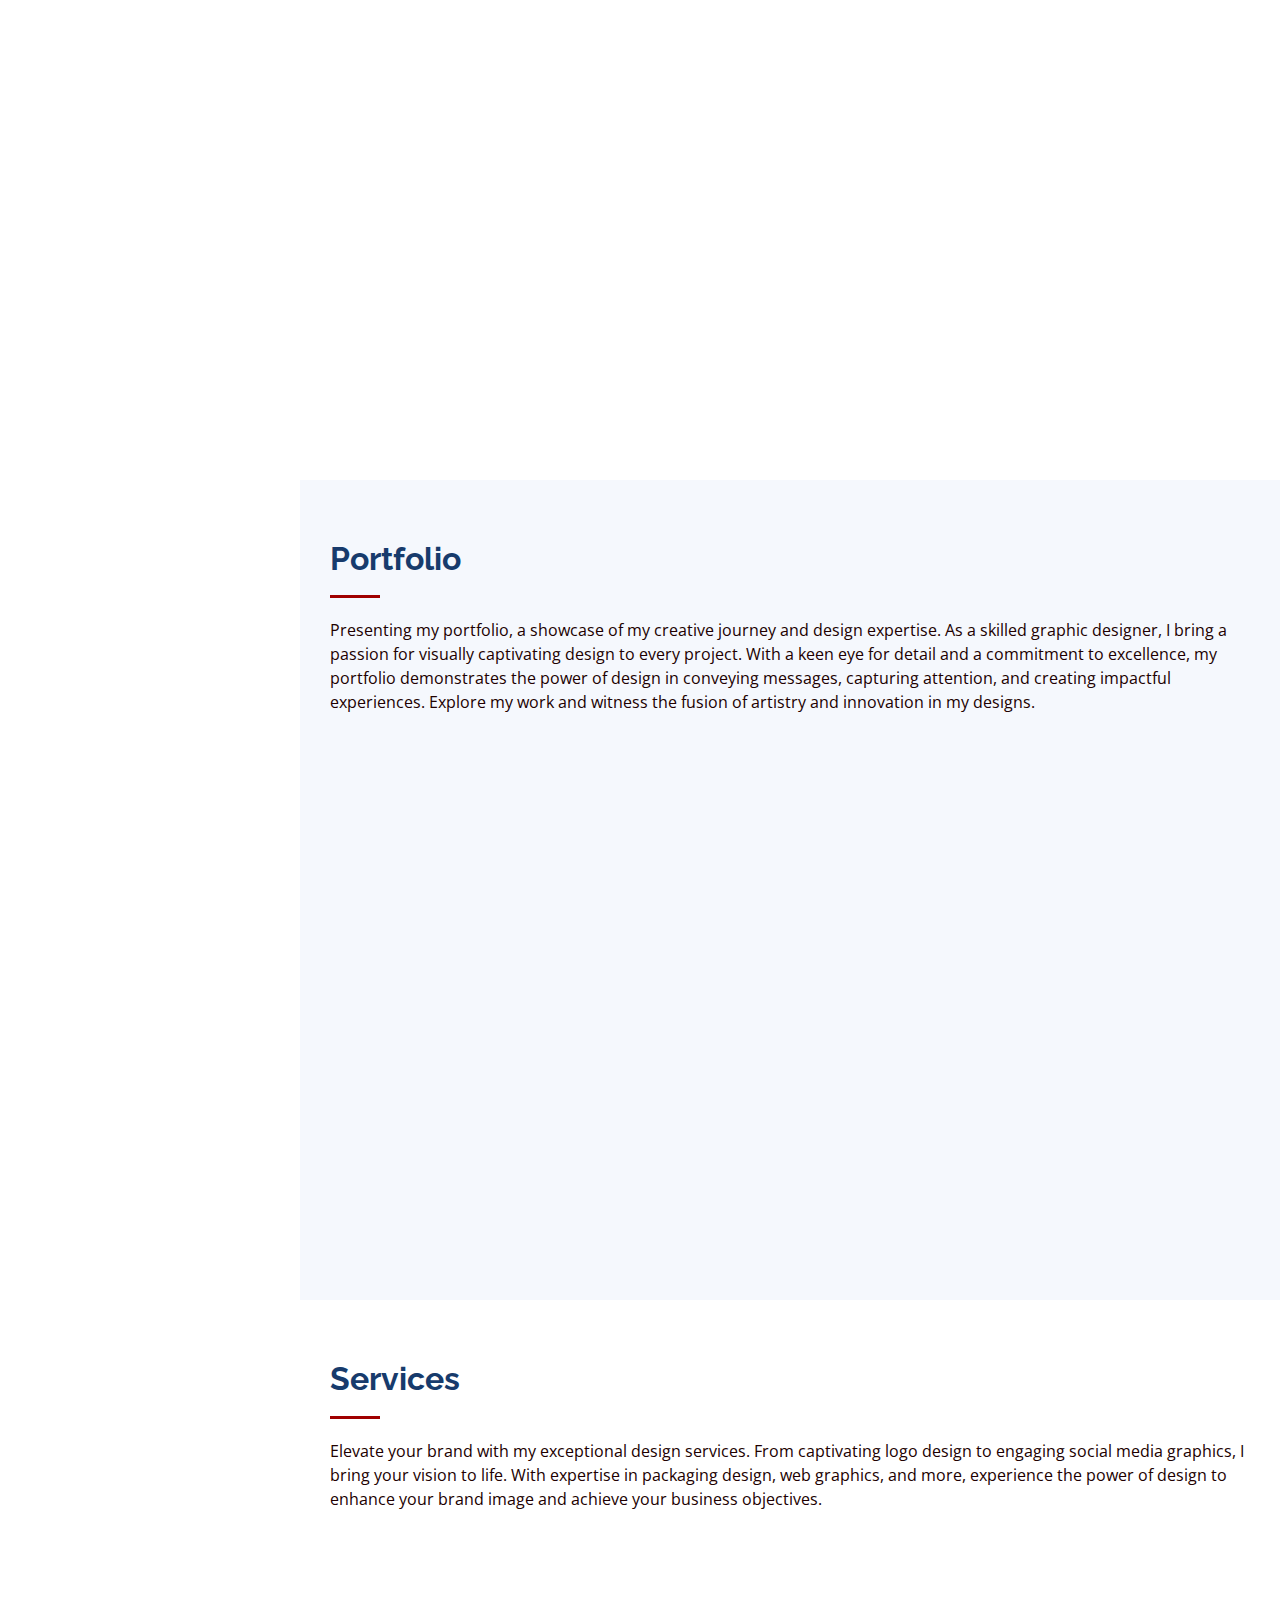
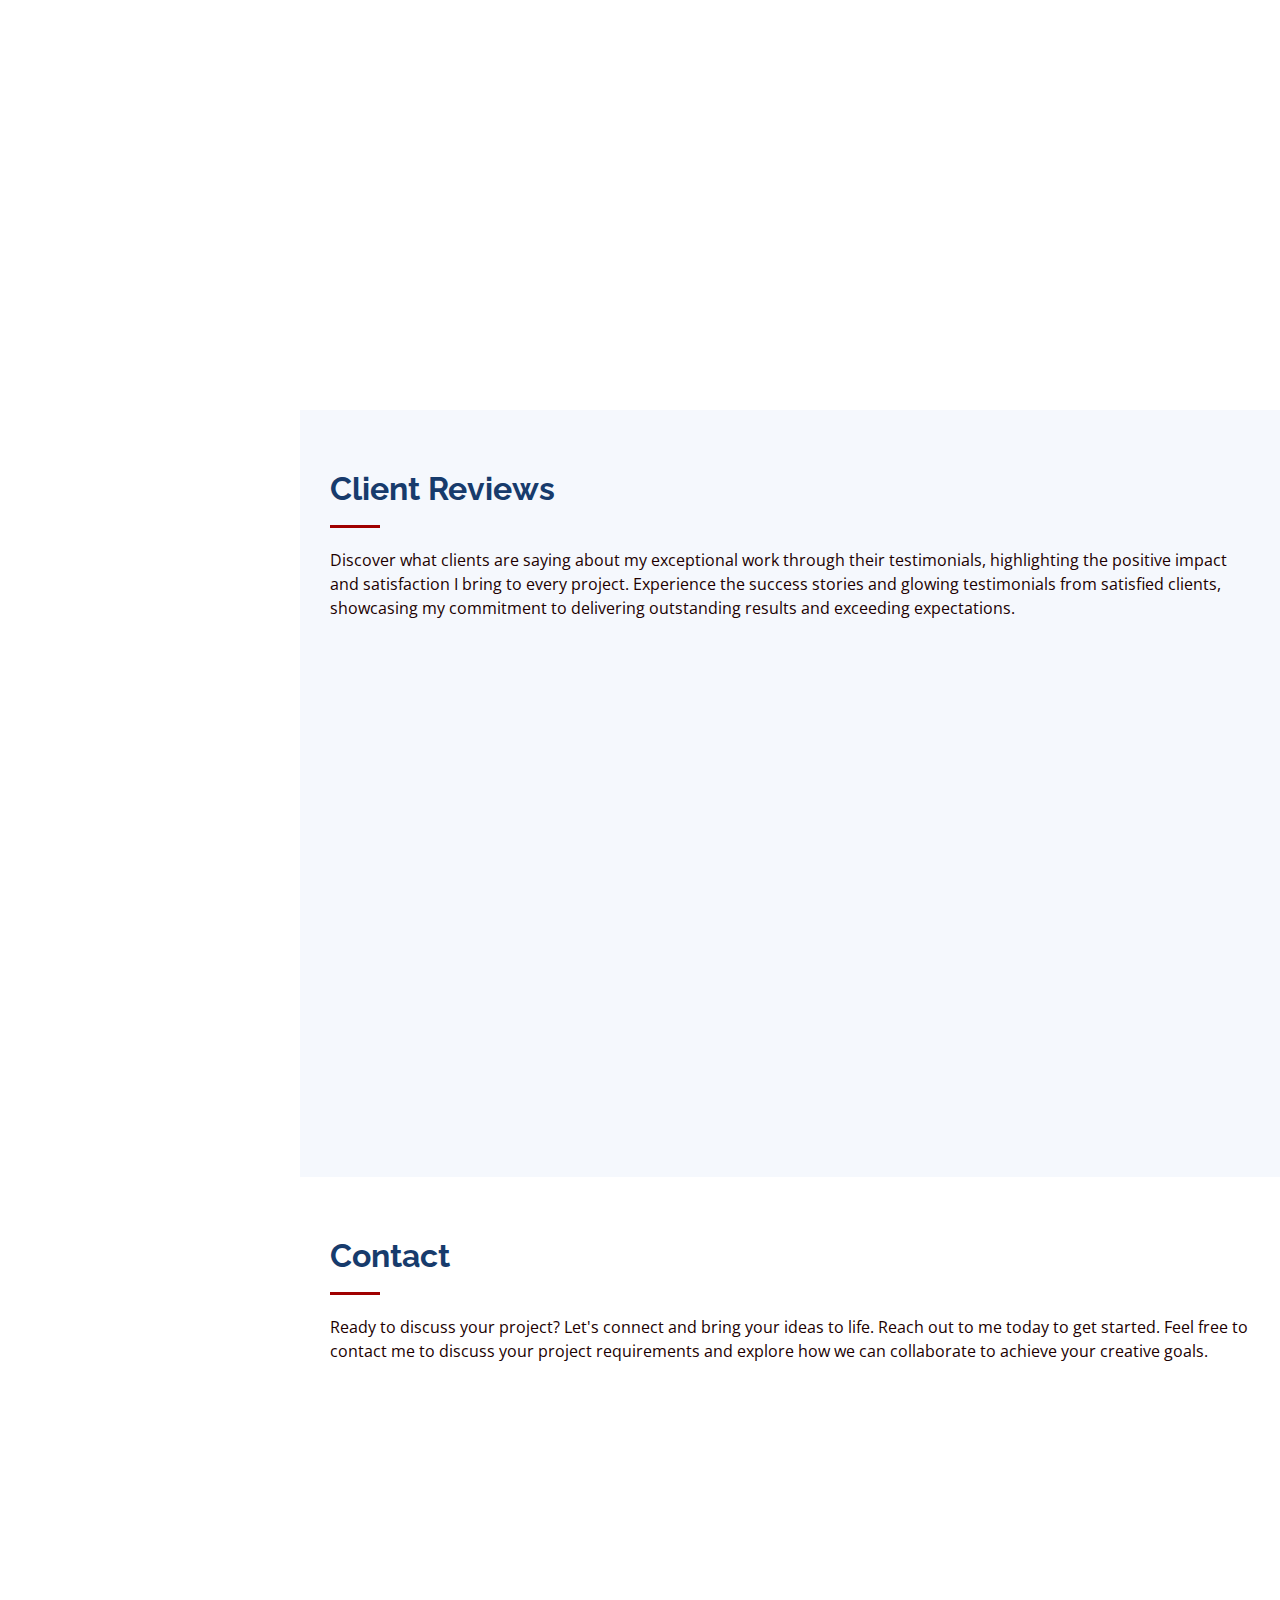
==== commit e29b875f: "Update index.html" ====
--- a/index.html
+++ b/index.html
@@ -96,16 +96,14 @@
             <div class="row">
               <div class="col-lg-6">
                 <ul>
-                  <li><i class="bi bi-chevron-right"></i> <strong>Instagram:</strong> <span>Designer_at_21</span></li>
                   <li><i class="bi bi-chevron-right"></i> <strong>Phone:</strong> <span>+91 78280 81276</span></li>
                   <li><i class="bi bi-chevron-right"></i> <strong>City:</strong> <span>Indore, India</span></li>
                 </ul>
               </div>
               <div class="col-lg-6">
                 <ul>
-                  <li><i class="bi bi-chevron-right"></i> <strong>Degree:</strong> <span>GVD - Arena Animation</span></li>
+                  <li><i class="bi bi-chevron-right"></i> <strong>Qualification:</strong> <span>GVD - Arena Animation</span></li>
                   <li><i class="bi bi-chevron-right"></i> <strong>Email:</strong> <span>Priyanshujain0709@gmail.com</span></li>
-                  <li><i class="bi bi-chevron-right"></i> <strong>Freelance:</strong> <span>Available</span></li>
                 </ul>
               </div>
             </div>
@@ -130,7 +128,7 @@
           <div class="col-lg-3 col-md-6 d-md-flex align-items-md-stretch" data-aos="fade-up">
             <div class="count-box">
               <i class="bi bi-emoji-smile"></i>
-              <span data-purecounter-start="0" data-purecounter-end="153" data-purecounter-duration="1" class="purecounter"></span>
+              <span data-purecounter-start="0" data-purecounter-end="110" data-purecounter-duration="1" class="purecounter"></span>
               <p><strong>Happy Clients</strong></p>
             </div>
           </div>
@@ -138,7 +136,7 @@
           <div class="col-lg-3 col-md-6 d-md-flex align-items-md-stretch" data-aos="fade-up" data-aos-delay="100">
             <div class="count-box">
               <i class="bi bi-journal-richtext"></i>
-              <span data-purecounter-start="0" data-purecounter-end="110" data-purecounter-duration="1" class="purecounter"></span>
+              <span data-purecounter-start="0" data-purecounter-end="153" data-purecounter-duration="1" class="purecounter"></span>
               <p><strong>Projects Done</strong></p>
             </div>
           </div>
@@ -203,16 +201,16 @@
           <div class="col-lg-6" data-aos="fade-up" data-aos-delay="100">
 
             <div class="progress">
-              <span class="skill">Premier Pro <i class="val">85%</i></span>
+              <span class="skill">Premier Pro <i class="val">75%</i></span>
               <div class="progress-bar-wrap">
-                <div class="progress-bar" role="progressbar" aria-valuenow="85" aria-valuemin="0" aria-valuemax="100"></div>
+                <div class="progress-bar" role="progressbar" aria-valuenow="75" aria-valuemin="0" aria-valuemax="100"></div>
               </div>
             </div>
 
             <div class="progress">
-              <span class="skill">After Effects <i class="val">90%</i></span>
+              <span class="skill">After Effects <i class="val">70%</i></span>
               <div class="progress-bar-wrap">
-                <div class="progress-bar" role="progressbar" aria-valuenow="90" aria-valuemin="0" aria-valuemax="100"></div>
+                <div class="progress-bar" role="progressbar" aria-valuenow="70" aria-valuemin="0" aria-valuemax="100"></div>
               </div>
             </div>
 
@@ -253,7 +251,7 @@
               </ul>
             </div>
 
-            <h3 class="resume-title">Education</h3>
+            <h3 class="resume-title">Qualifications</h3>
             <div class="resume-item">
               <h4>Diploma in Graphic &amp; Visual Design</h4>
               <h5>2022 - 2023</h5>
@@ -307,17 +305,6 @@
           <p>Presenting my portfolio, a showcase of my creative journey and design expertise. As a skilled graphic designer, I bring a passion for visually captivating design to every project. With a keen eye for detail and a commitment to excellence, my portfolio demonstrates the power of design in conveying messages, capturing attention, and creating impactful experiences. Explore my work and witness the fusion of artistry and innovation in my designs.</p>
         </div>
 
-        <div class="row" data-aos="fade-up">
-          <div class="col-lg-12 d-flex justify-content-center">
-            <ul id="portfolio-flters">
-              <li data-filter="*" class="filter-active">All</li>
-              <li data-filter=".filter-app">App</li>
-              <li data-filter=".filter-card">Card</li>
-              <li data-filter=".filter-web">Web</li>
-            </ul>
-          </div>
-        </div>
-
         <div class="row portfolio-container" data-aos="fade-up" data-aos-delay="100">
 
           <div class="col-lg-4 col-md-6 portfolio-item filter-app">
@@ -443,7 +430,8 @@
                 </p>
                 <img src="assets/img/testimonials/testimonials-1.jpg" class="testimonial-img" alt="">
                 <h3>Shreya Billore</h3>
-                <h4>Ceo</h4>
+                <h4>CEO</h4>
+                <h4>MBA CHAI WALA</h4>
               </div>
             </div><!-- End testimonial item -->
 
@@ -456,7 +444,8 @@
                 </p>
                 <img src="assets/img/testimonials/testimonials-2.jpg" class="testimonial-img" alt="">
                 <h3>Nitesh Patel</h3>
-                <h4>Founder</h4>
+                <h4>Founder & CEO</h4>
+                <h4>51 Digital Media</h4>
               </div>
             </div><!-- End testimonial item -->
 
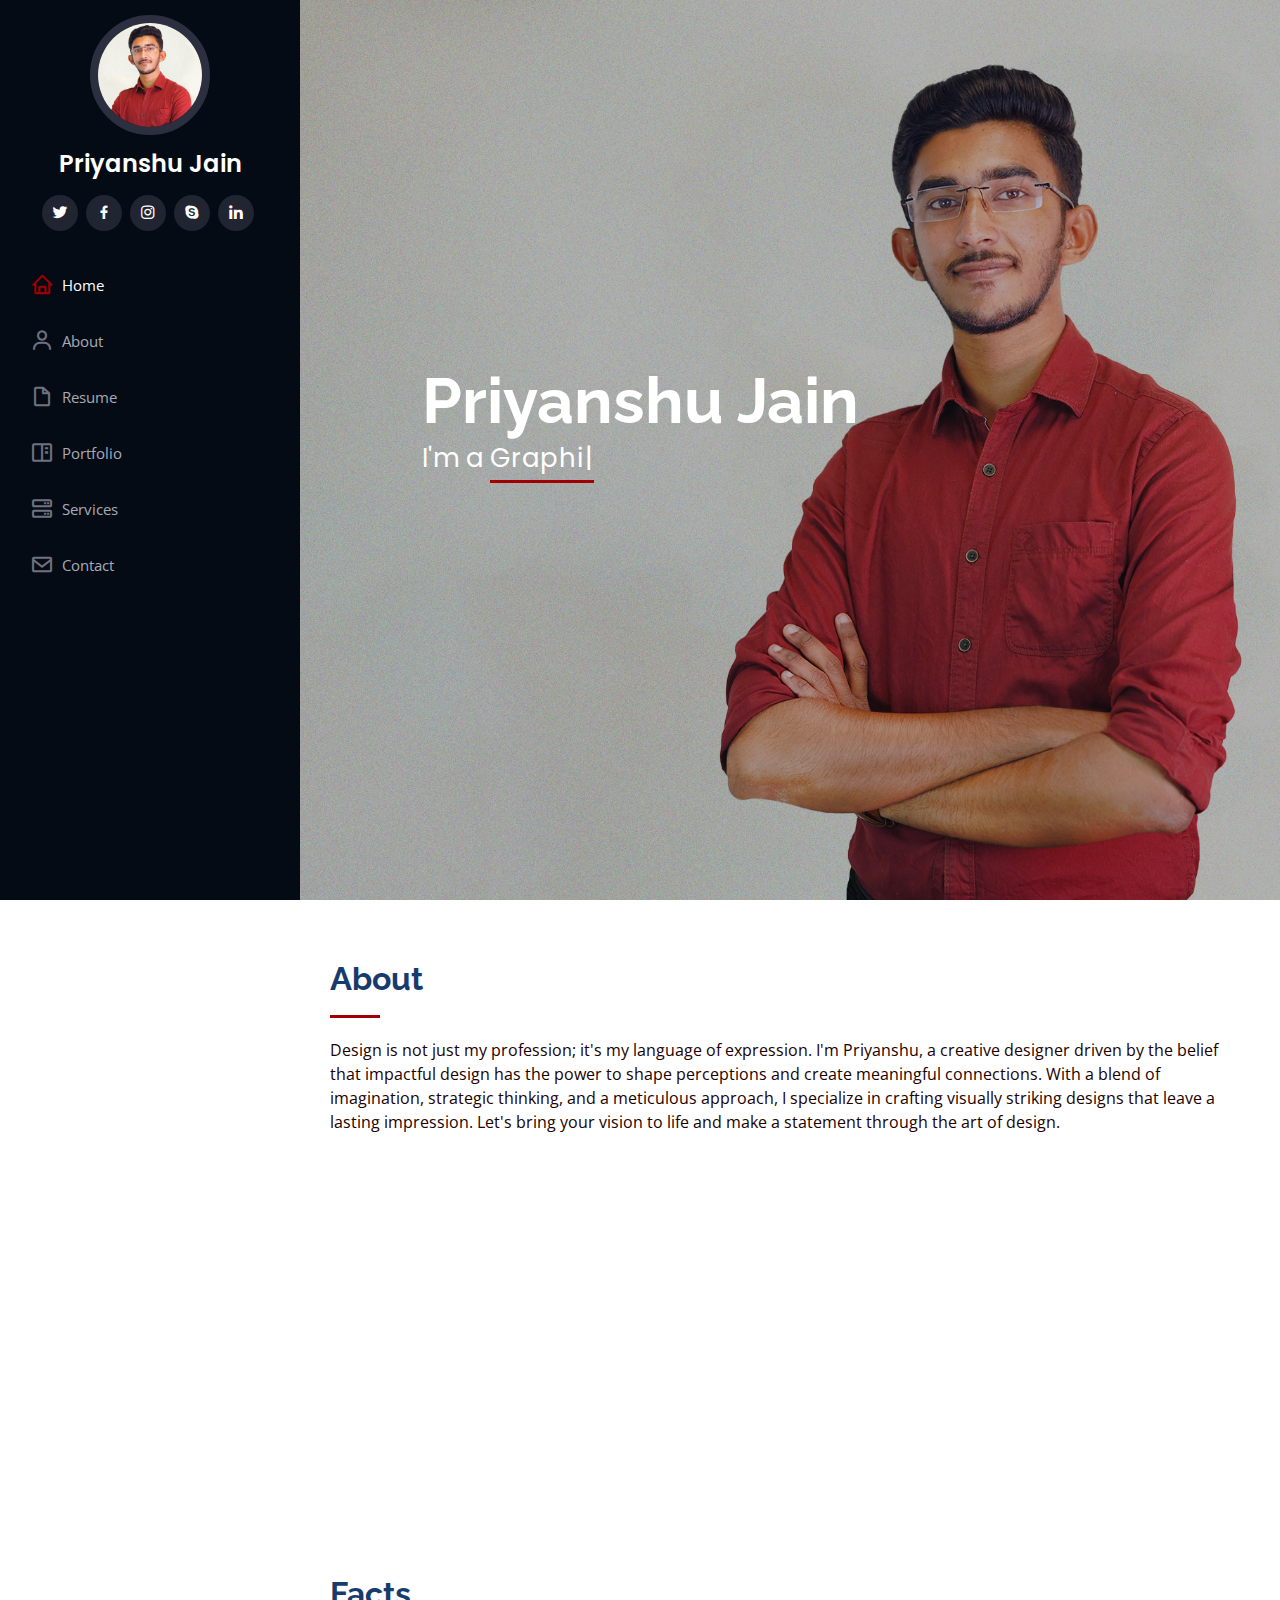
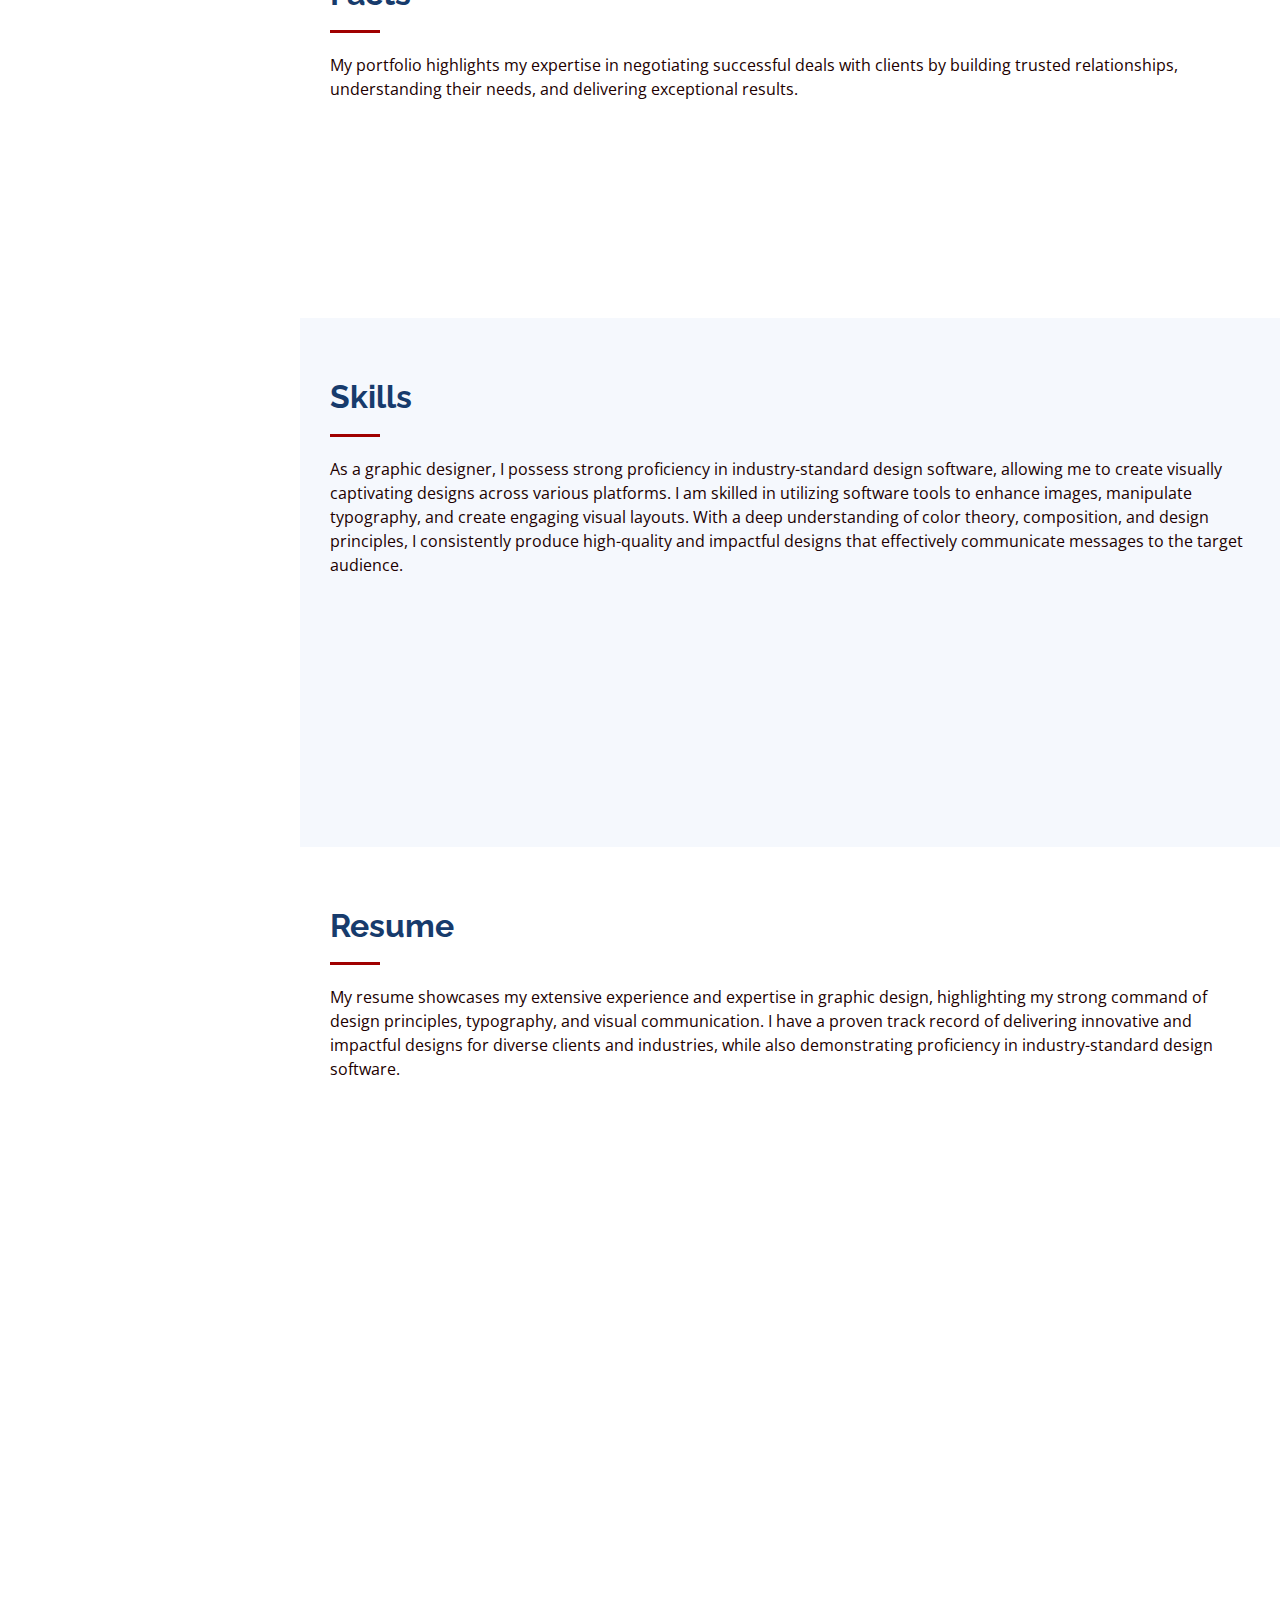
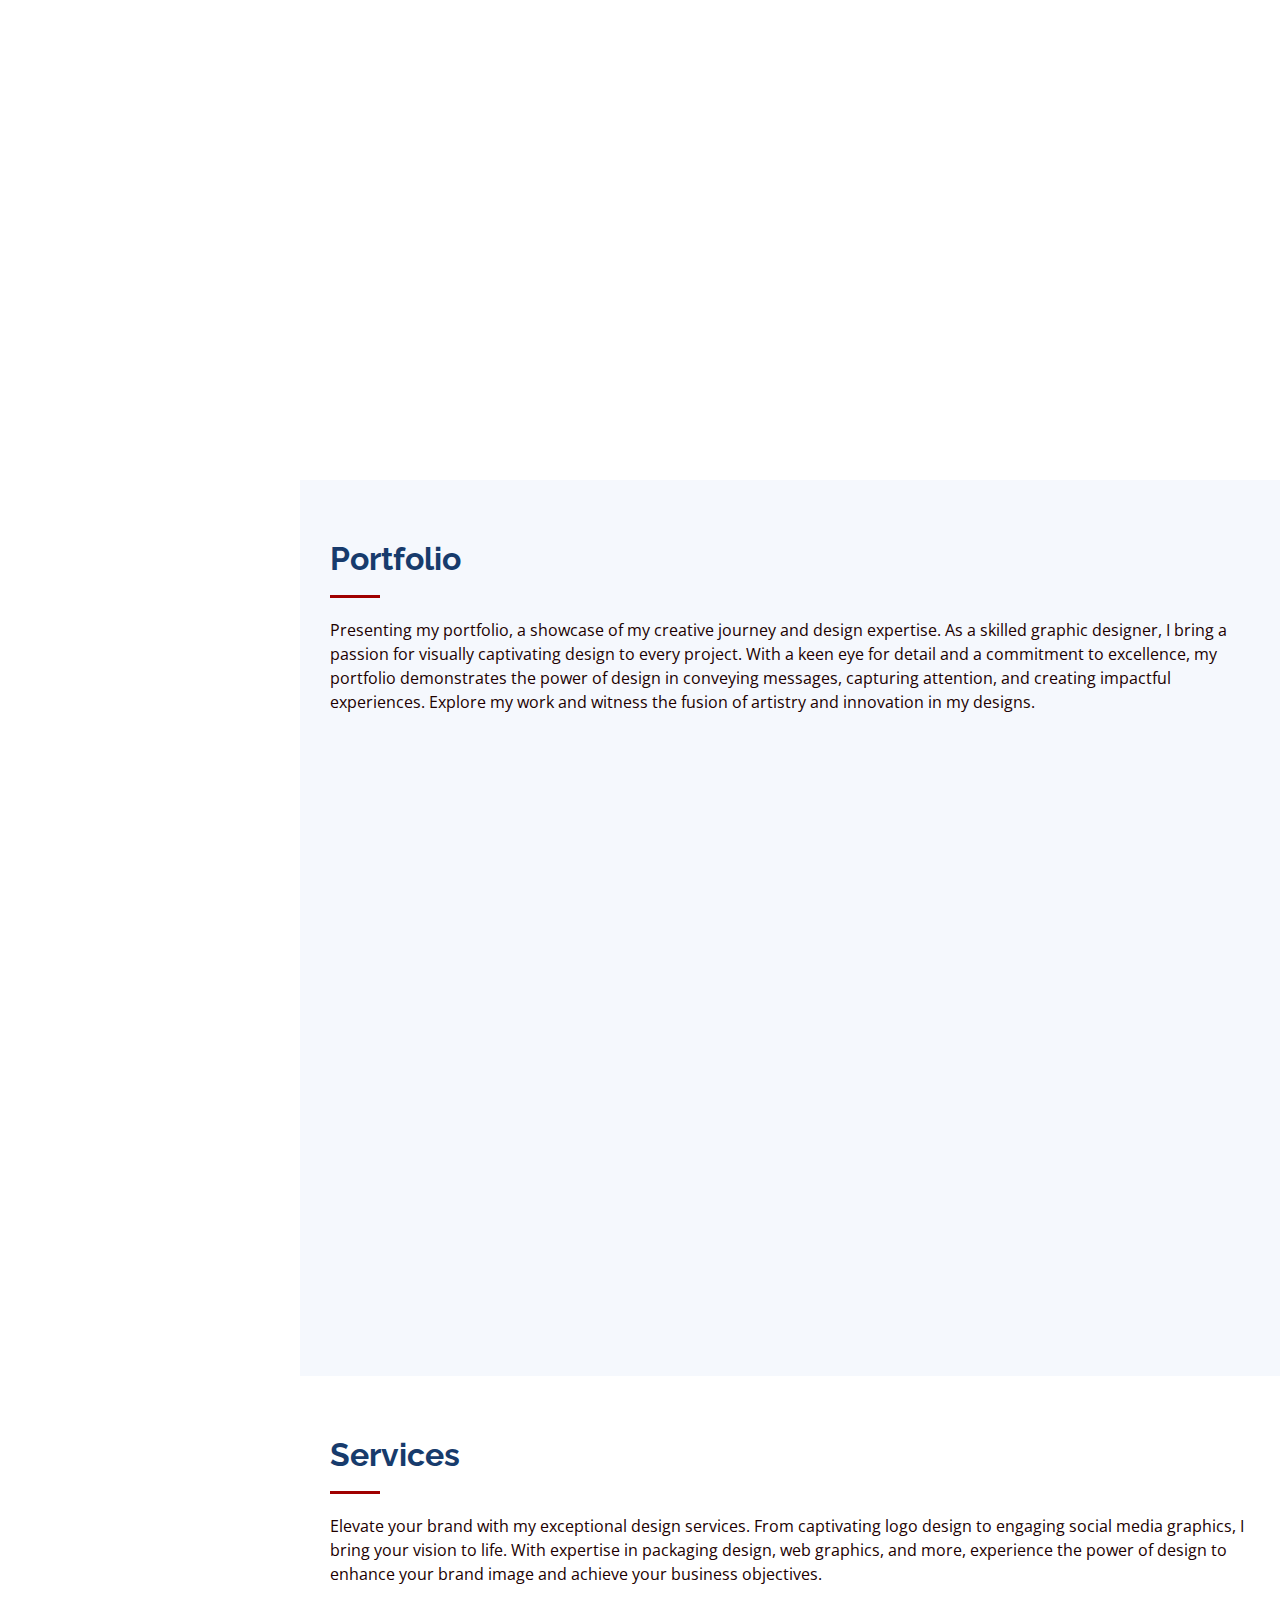
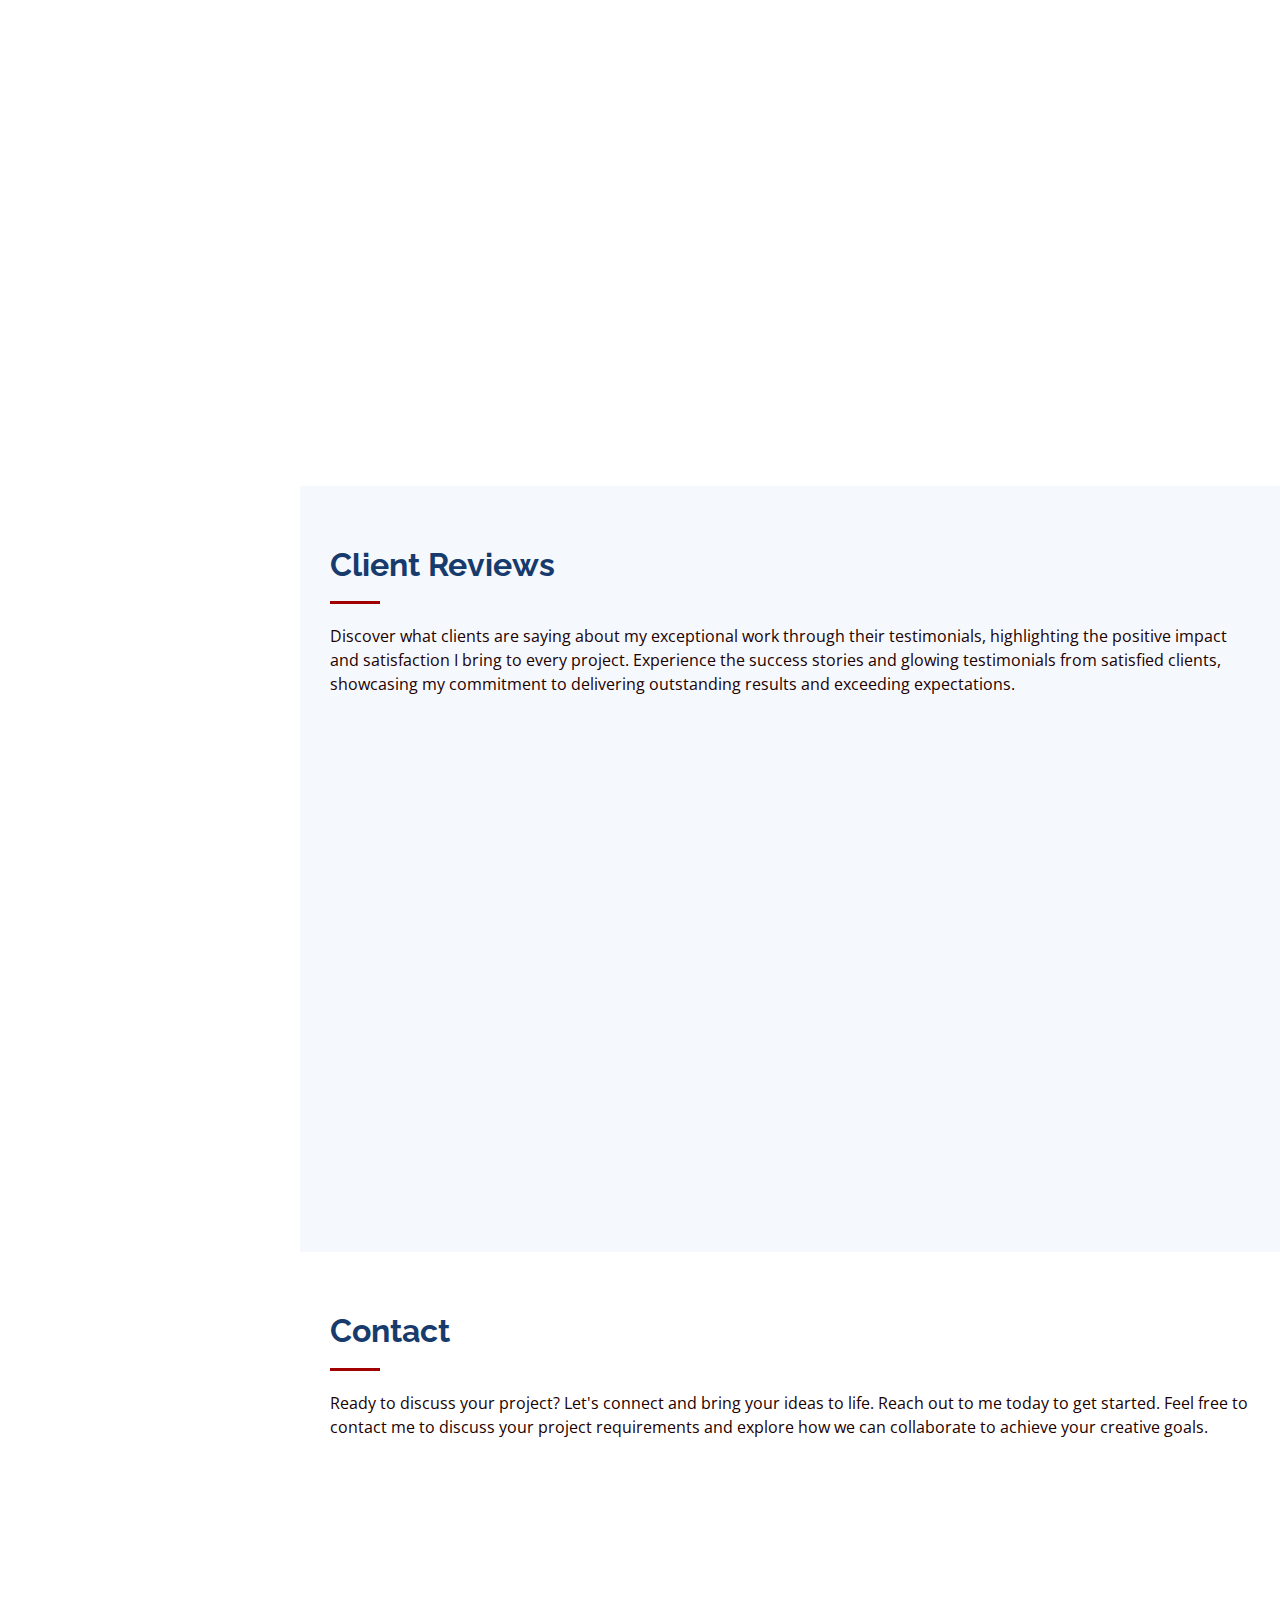
==== commit e4467328: "Update index.html" ====
--- a/index.html
+++ b/index.html
@@ -305,19 +305,30 @@
           <p>Presenting my portfolio, a showcase of my creative journey and design expertise. As a skilled graphic designer, I bring a passion for visually captivating design to every project. With a keen eye for detail and a commitment to excellence, my portfolio demonstrates the power of design in conveying messages, capturing attention, and creating impactful experiences. Explore my work and witness the fusion of artistry and innovation in my designs.</p>
         </div>
 
+        <div class="row" data-aos="fade-up">
+          <div class="col-lg-12 d-flex justify-content-center">
+            <ul id="portfolio-flters">
+              <li data-filter=".filter-LOGO">LOGO & Branding</li>
+              <li data-filter=".filter-Art">Artistic</li>
+              <li data-filter=".filter-Video">Video Editing</li>
+              <li data-filter=".filter-Social">Social Media</li>
+            </ul>
+          </div>
+        </div>
+
+
         <div class="row portfolio-container" data-aos="fade-up" data-aos-delay="100">
 
-          <div class="col-lg-4 col-md-6 portfolio-item filter-app">
+          <div class="col-lg-4 col-md-6 portfolio-item filter-LOGO">
             <div class="portfolio-wrap">
               <img src="assets/img/portfolio/Pure-Fragnance.jpg" class="img-fluid" alt="">
               <div class="portfolio-links">
-                <a href="assets/img/portfolio/Pure-Fragnance.jpg" data-gallery="portfolioGallery" class="portfolio-lightbox" title="LOGO design"><i class="bx bx-plus"></i></a>
-                <a href="logo-design.html" title="More Details"><i class="bx bx-link"></i></a>
-              </div>
-            </div>
-          </div>
-
-          <div class="col-lg-4 col-md-6 portfolio-item filter-web">
+                  <a href="Portfolio/Branding/Pure-fragance.html" title="More Details"><i class="bx bx-link"></i></a>
+              </div>
+            </div>
+          </div>
+
+          <div class="col-lg-4 col-md-6 portfolio-item filter-LOGO">
             <div class="portfolio-wrap">
               <img src="assets/img/portfolio/vardhman.jpg" class="img-fluid" alt="">
               <div class="portfolio-links">
@@ -327,7 +338,7 @@
             </div>
           </div>
 
-          <div class="col-lg-4 col-md-6 portfolio-item filter-app">
+          <div class="col-lg-4 col-md-6 portfolio-item filter-Art">
             <div class="portfolio-wrap">
               <img src="assets/img/portfolio/Caricature-1.jpg" class="img-fluid" alt="">
               <div class="portfolio-links">
@@ -337,7 +348,7 @@
             </div>
           </div>
 
-          <div class="col-lg-4 col-md-6 portfolio-item filter-card">
+          <div class="col-lg-4 col-md-6 portfolio-item filter-Video">
             <div class="portfolio-wrap">
               <img src="assets\img\portfolio\Video Projects\Video-Thumbnail.jpg" class="img-fluid" alt="">
               <div class="portfolio-links">
@@ -347,7 +358,7 @@
             </div>
           </div>
 
-          <div class="col-lg-4 col-md-6 portfolio-item filter-web">
+          <div class="col-lg-4 col-md-6 portfolio-item filter-LOGO">
             <div class="portfolio-wrap">
               <img src="assets/img/portfolio/NFC cards/Cover.jpg" class="img-fluid" alt="">
               <div class="portfolio-links">
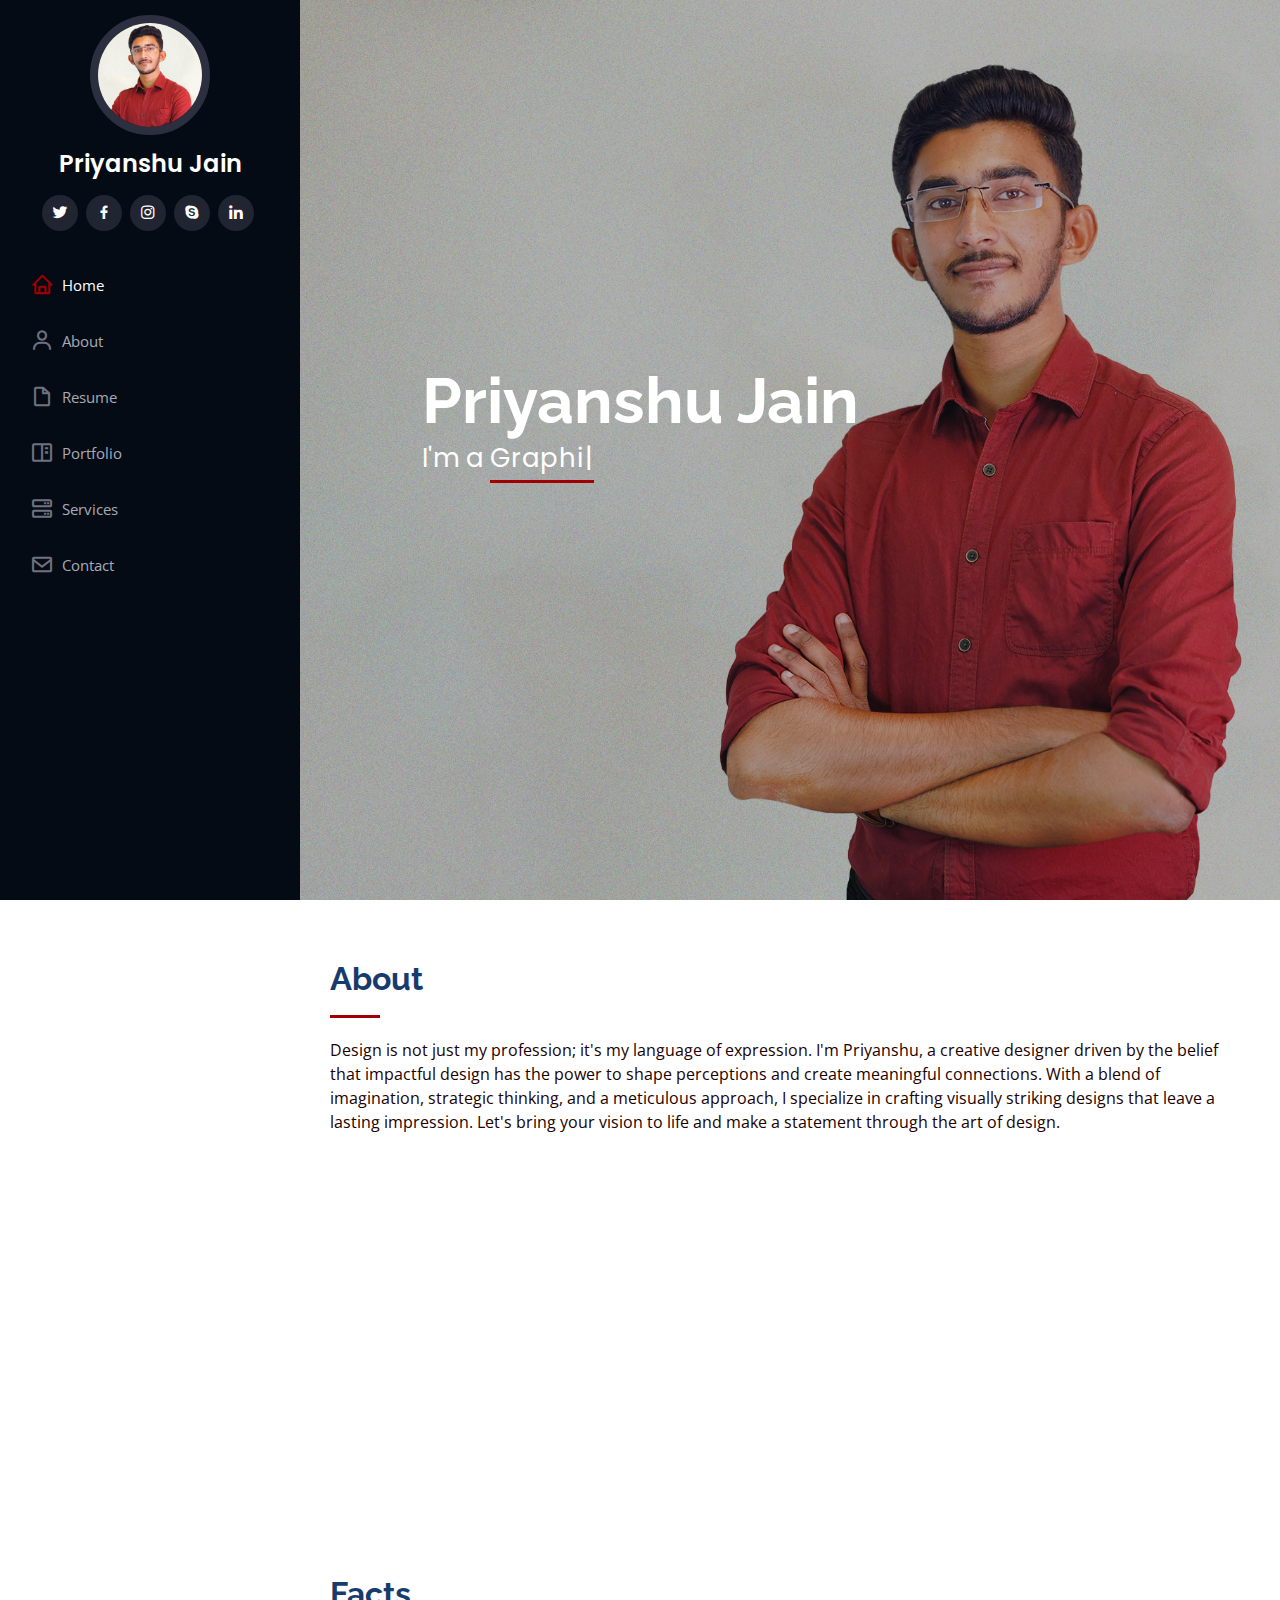
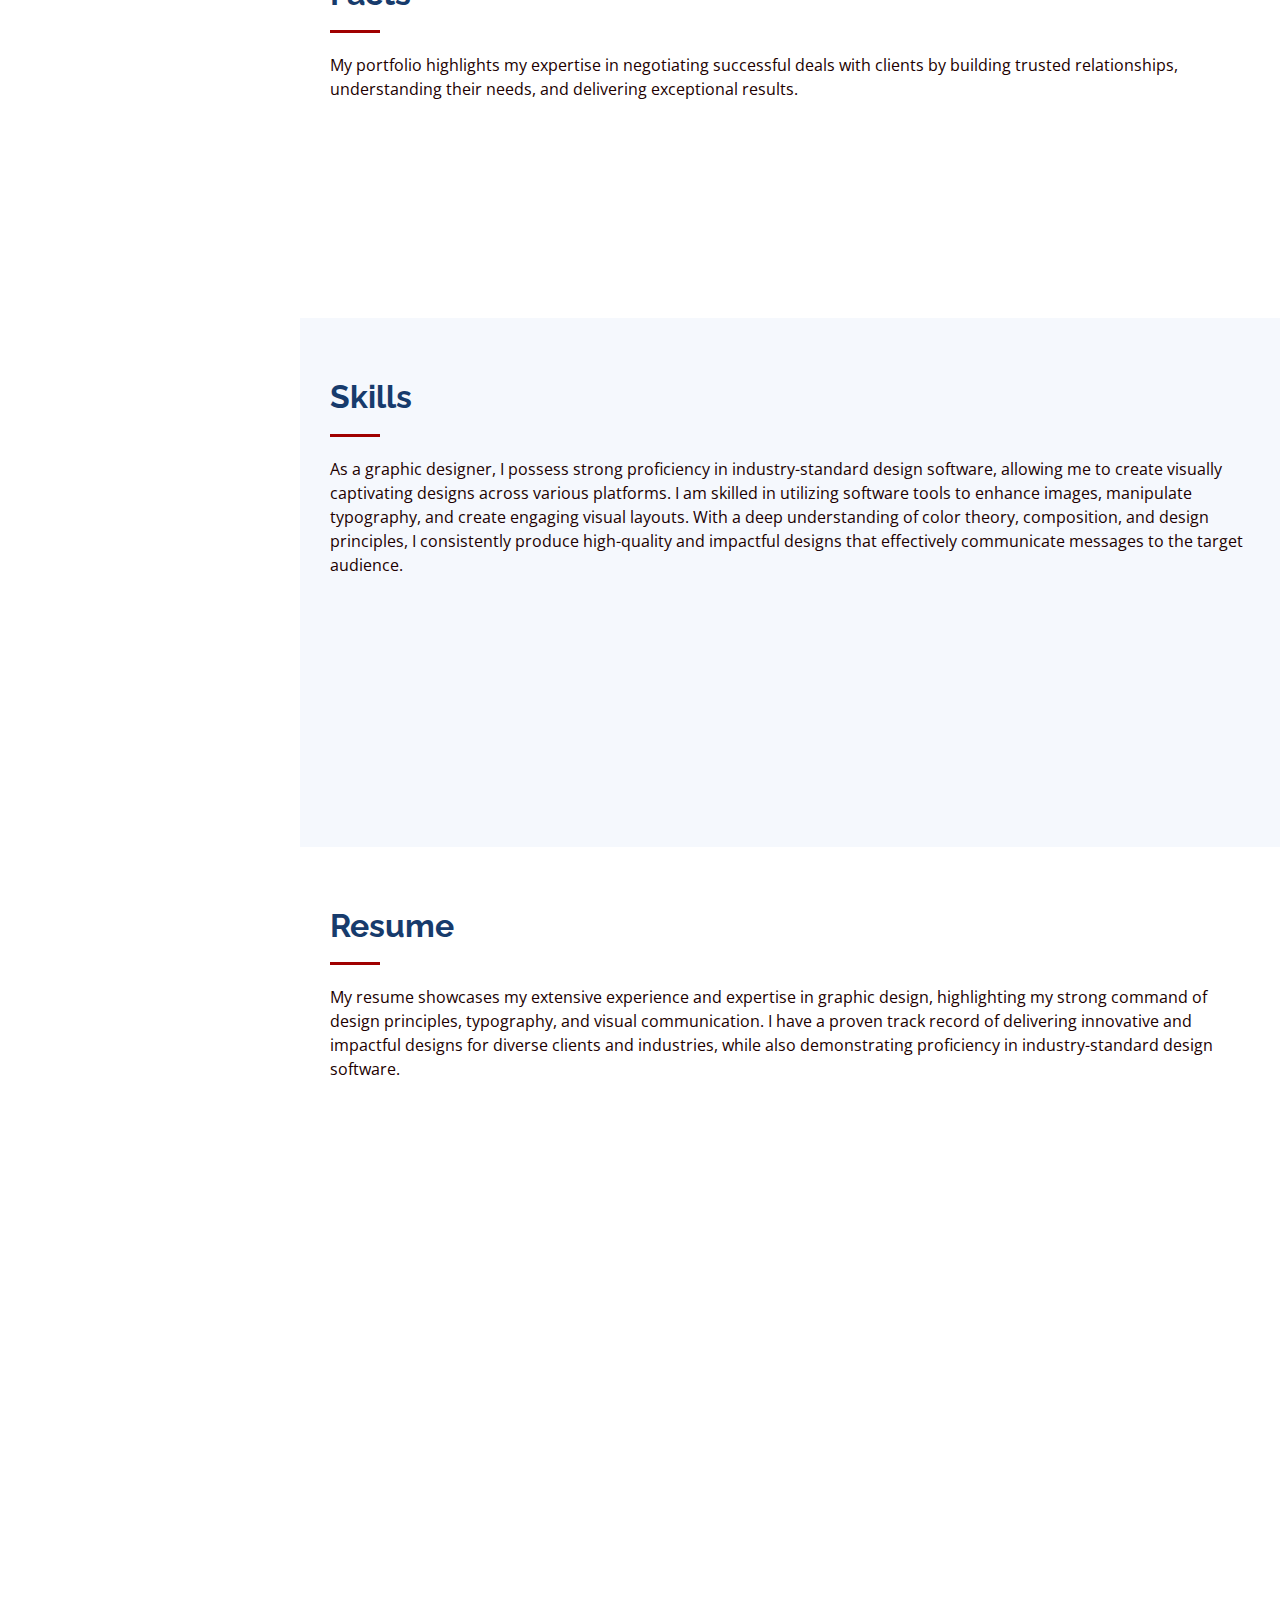
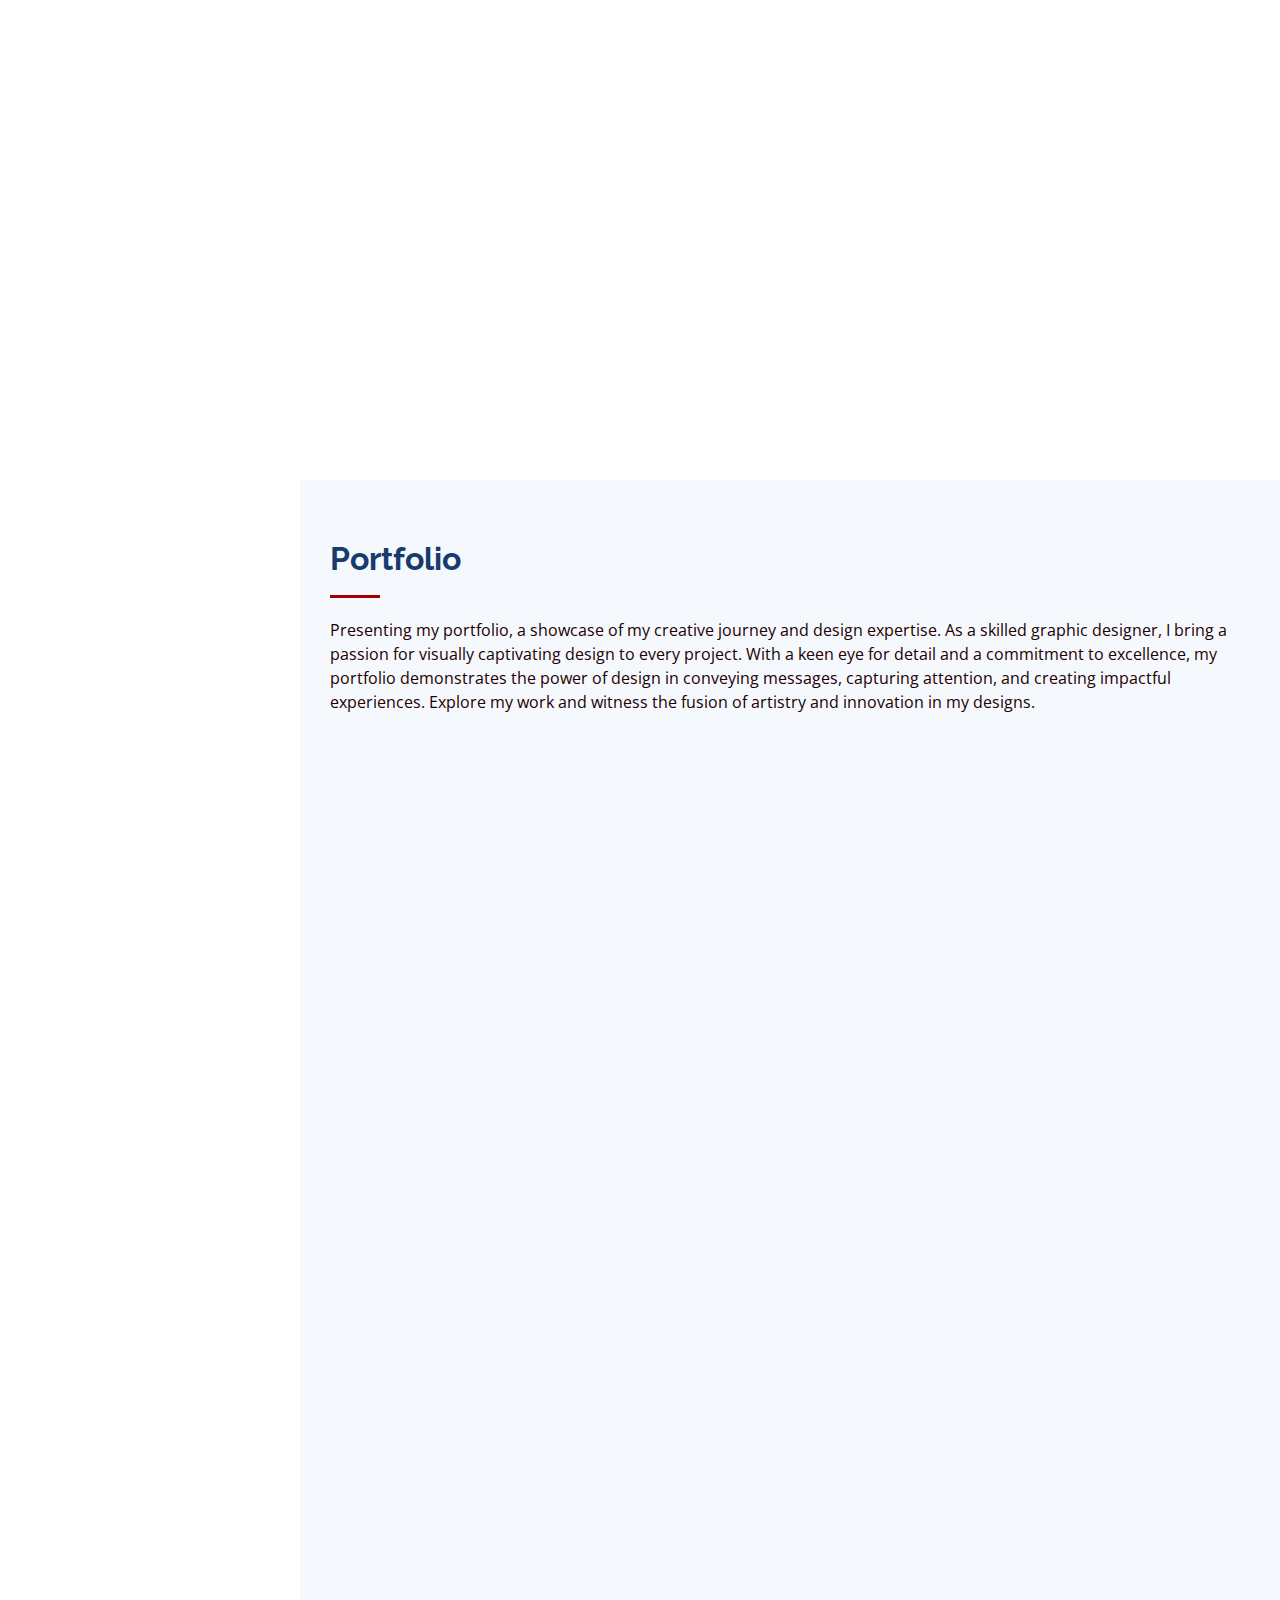
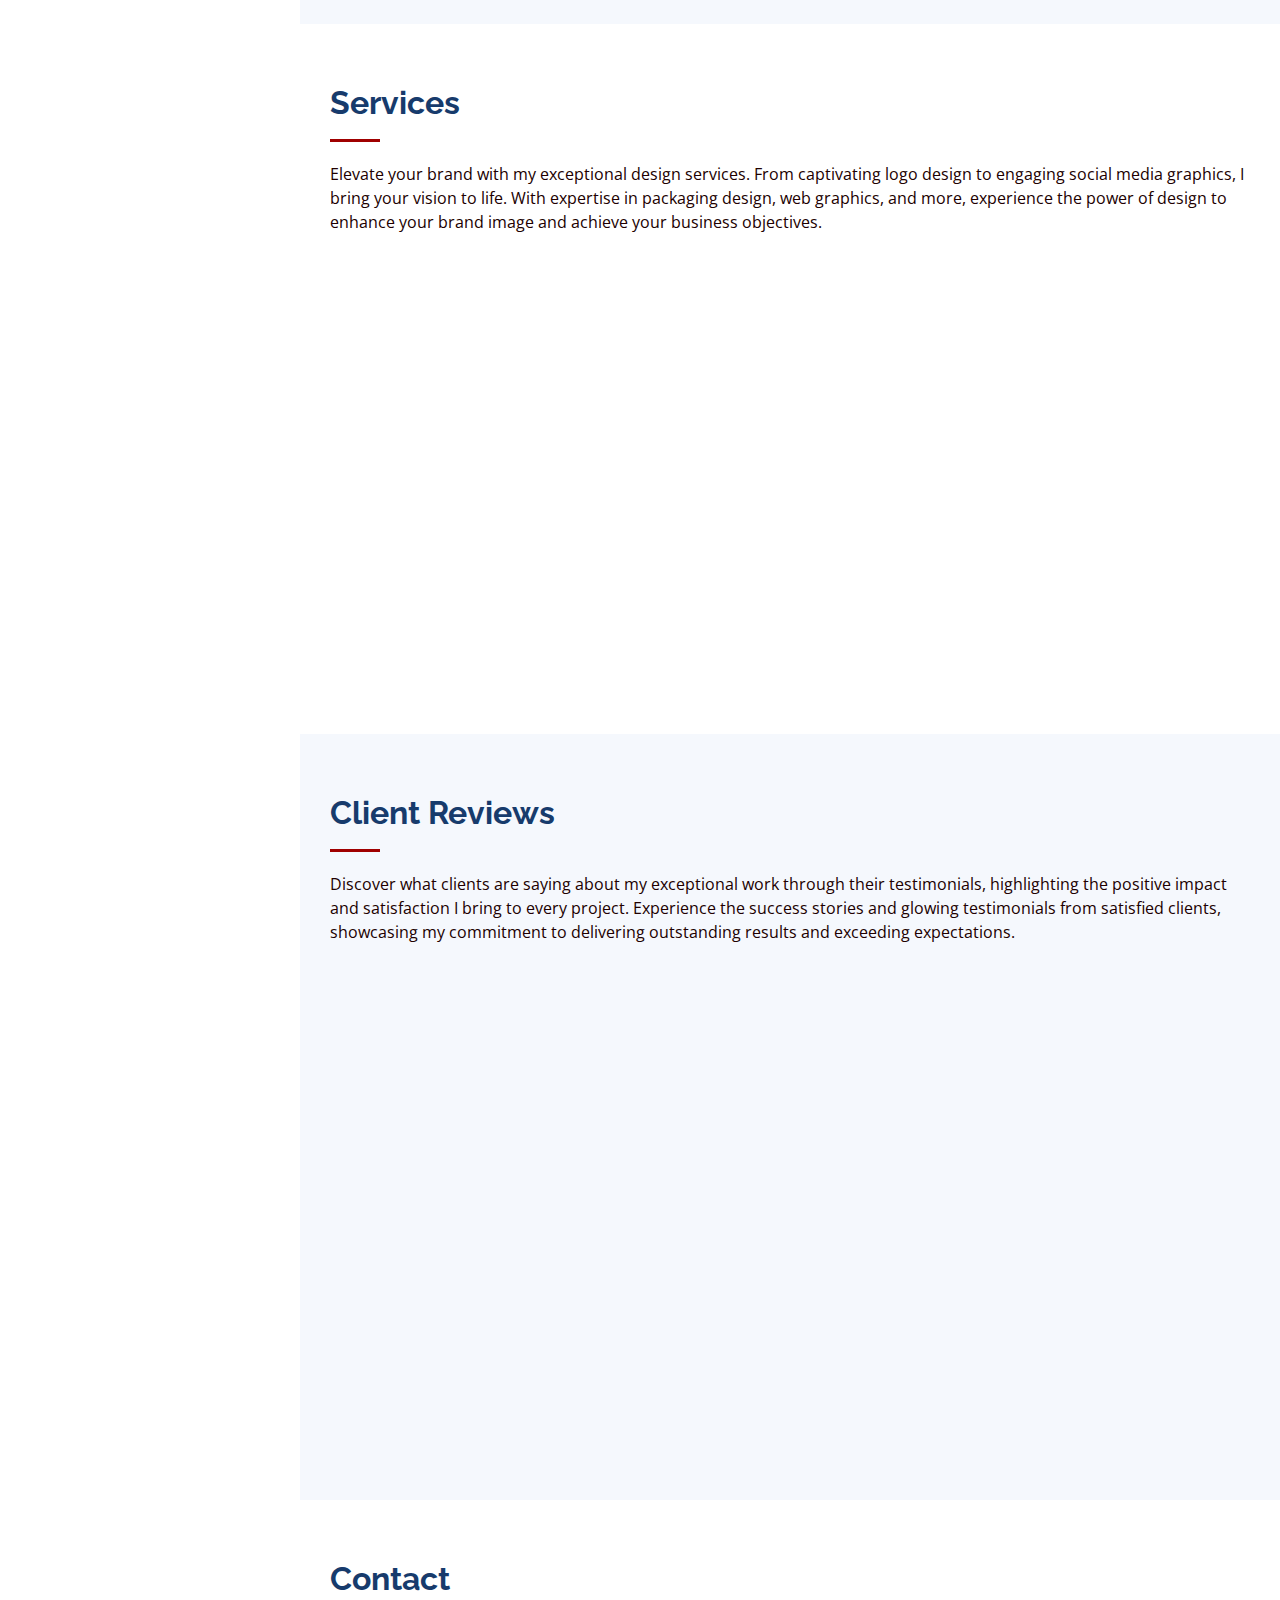
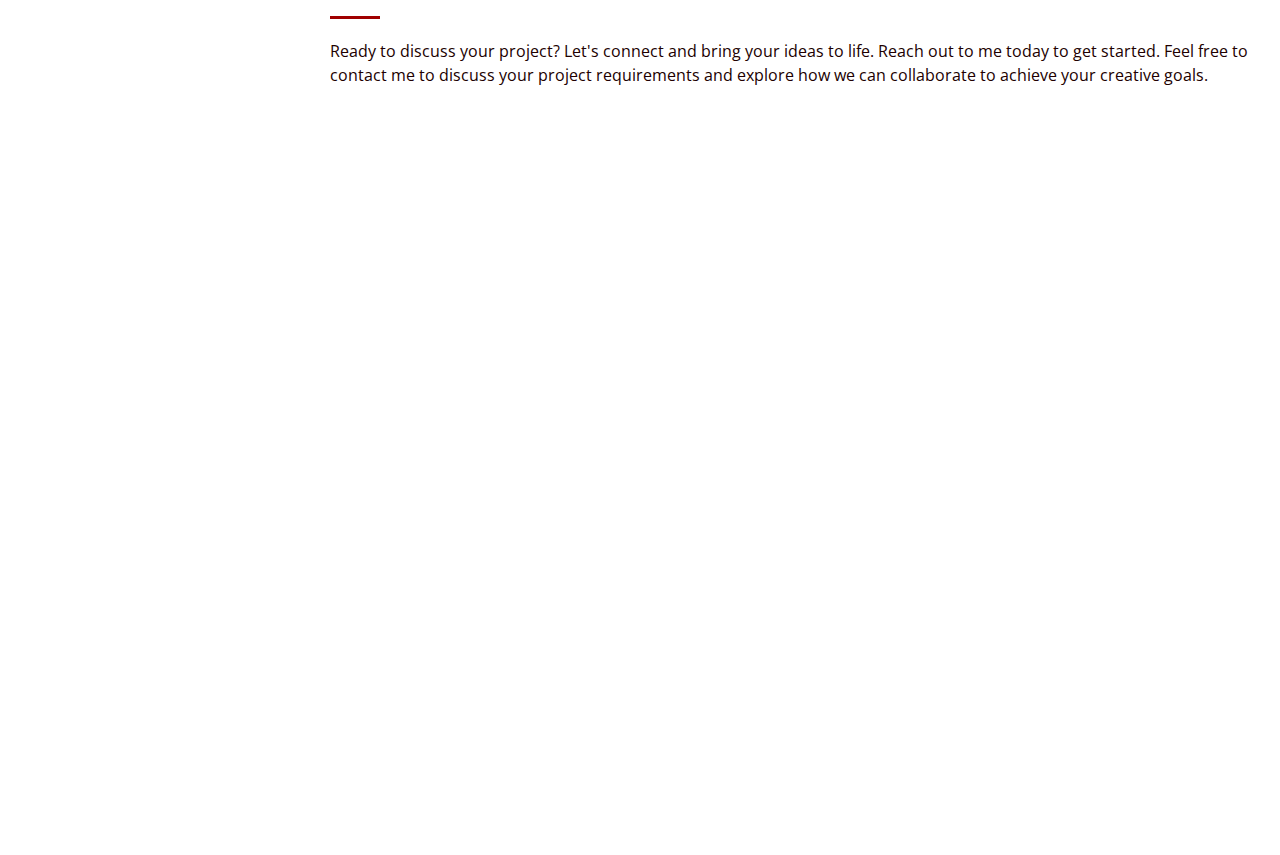
==== commit a6b2f9c6: "Website draft 2" ====
--- a/index.html
+++ b/index.html
@@ -321,29 +321,50 @@
 
           <div class="col-lg-4 col-md-6 portfolio-item filter-LOGO">
             <div class="portfolio-wrap">
-              <img src="assets/img/portfolio/Pure-Fragnance.jpg" class="img-fluid" alt="">
+              <img src="Portfolio/Branding/Pure-fragnance/Pure-Fragnance.jpg" class="img-fluid" alt="">
               <div class="portfolio-links">
-                  <a href="Portfolio/Branding/Pure-fragance.html" title="More Details"><i class="bx bx-link"></i></a>
+                <a href="Portfolio/Branding/Pure-fragnance/Pure-Fragnance.jpg" data-gallery="portfolioGallery" class="portfolio-lightbox" title="LOGO design"><i class="bx bx-plus"></i></a>
+                <a href="Pure-fragance.html" title="More Details"><i class="bx bx-link"></i></a>
               </div>
             </div>
           </div>
 
           <div class="col-lg-4 col-md-6 portfolio-item filter-LOGO">
             <div class="portfolio-wrap">
-              <img src="assets/img/portfolio/vardhman.jpg" class="img-fluid" alt="">
+              <img src="Portfolio/Branding/Jain-lab/Logo.png" class="img-fluid" alt="">
               <div class="portfolio-links">
-                <a href="assets/img/portfolio/vardhman.jpg" data-gallery="portfolioGallery" class="portfolio-lightbox" title="Branding"><i class="bx bx-plus"></i></a>
-                <a href="Branding-design.html" title="More Details"><i class="bx bx-link"></i></a>
+                <a href="Portfolio/Branding/Jain-lab/Logo.png" data-gallery="portfolioGallery" class="portfolio-lightbox" title="Branding"><i class="bx bx-plus"></i></a>
+                <a href="Jain Pathology.html" title="More Details"><i class="bx bx-link"></i></a>
+              </div>
+            </div>
+          </div>
+
+          <div class="col-lg-4 col-md-6 portfolio-item filter-LOGO">
+            <div class="portfolio-wrap">
+              <img src="Portfolio/Branding/Dawai-kharido/LOGO-(JPG1).jpg" class="img-fluid" alt="">
+              <div class="portfolio-links">
+                <a href="Portfolio/Branding/Dawai-kharido/LOGO-(JPG1).jpg" data-gallery="portfolioGallery" class="portfolio-lightbox" title="Caricature"><i class="bx bx-plus"></i></a>
+                <a href="Dawari-kharido.html" title="More Details"><i class="bx bx-link"></i></a>
               </div>
             </div>
           </div>
 
           <div class="col-lg-4 col-md-6 portfolio-item filter-Art">
             <div class="portfolio-wrap">
-              <img src="assets/img/portfolio/Caricature-1.jpg" class="img-fluid" alt="">
+              <img src="Portfolio/Artistic/Caricature-1.jpg" class="img-fluid" alt="">
               <div class="portfolio-links">
-                <a href="assets/img/portfolio/Caricature-1.jpg" data-gallery="portfolioGallery" class="portfolio-lightbox" title="Caricature"><i class="bx bx-plus"></i></a>
+                <a href="Portfolio/Artistic/Caricature-1.jpg" data-gallery="portfolioGallery" class="portfolio-lightbox" title="Caricature"><i class="bx bx-plus"></i></a>
                 <a href="Caricature.html" title="More Details"><i class="bx bx-link"></i></a>
+              </div>
+            </div>
+          </div>
+
+          <div class="col-lg-4 col-md-6 portfolio-item filter-LOGO">
+            <div class="portfolio-wrap">
+              <img src="Portfolio/Branding/Alanza/logo.jpg" class="img-fluid" alt="">
+              <div class="portfolio-links">
+                <a href="Portfolio/Branding/Alanza/logo.jpg" data-gallery="portfolioGallery" class="portfolio-lightbox" title="Caricature"><i class="bx bx-plus"></i></a>
+                <a href="Alanza.html" title="More Details"><i class="bx bx-link"></i></a>
               </div>
             </div>
           </div>
